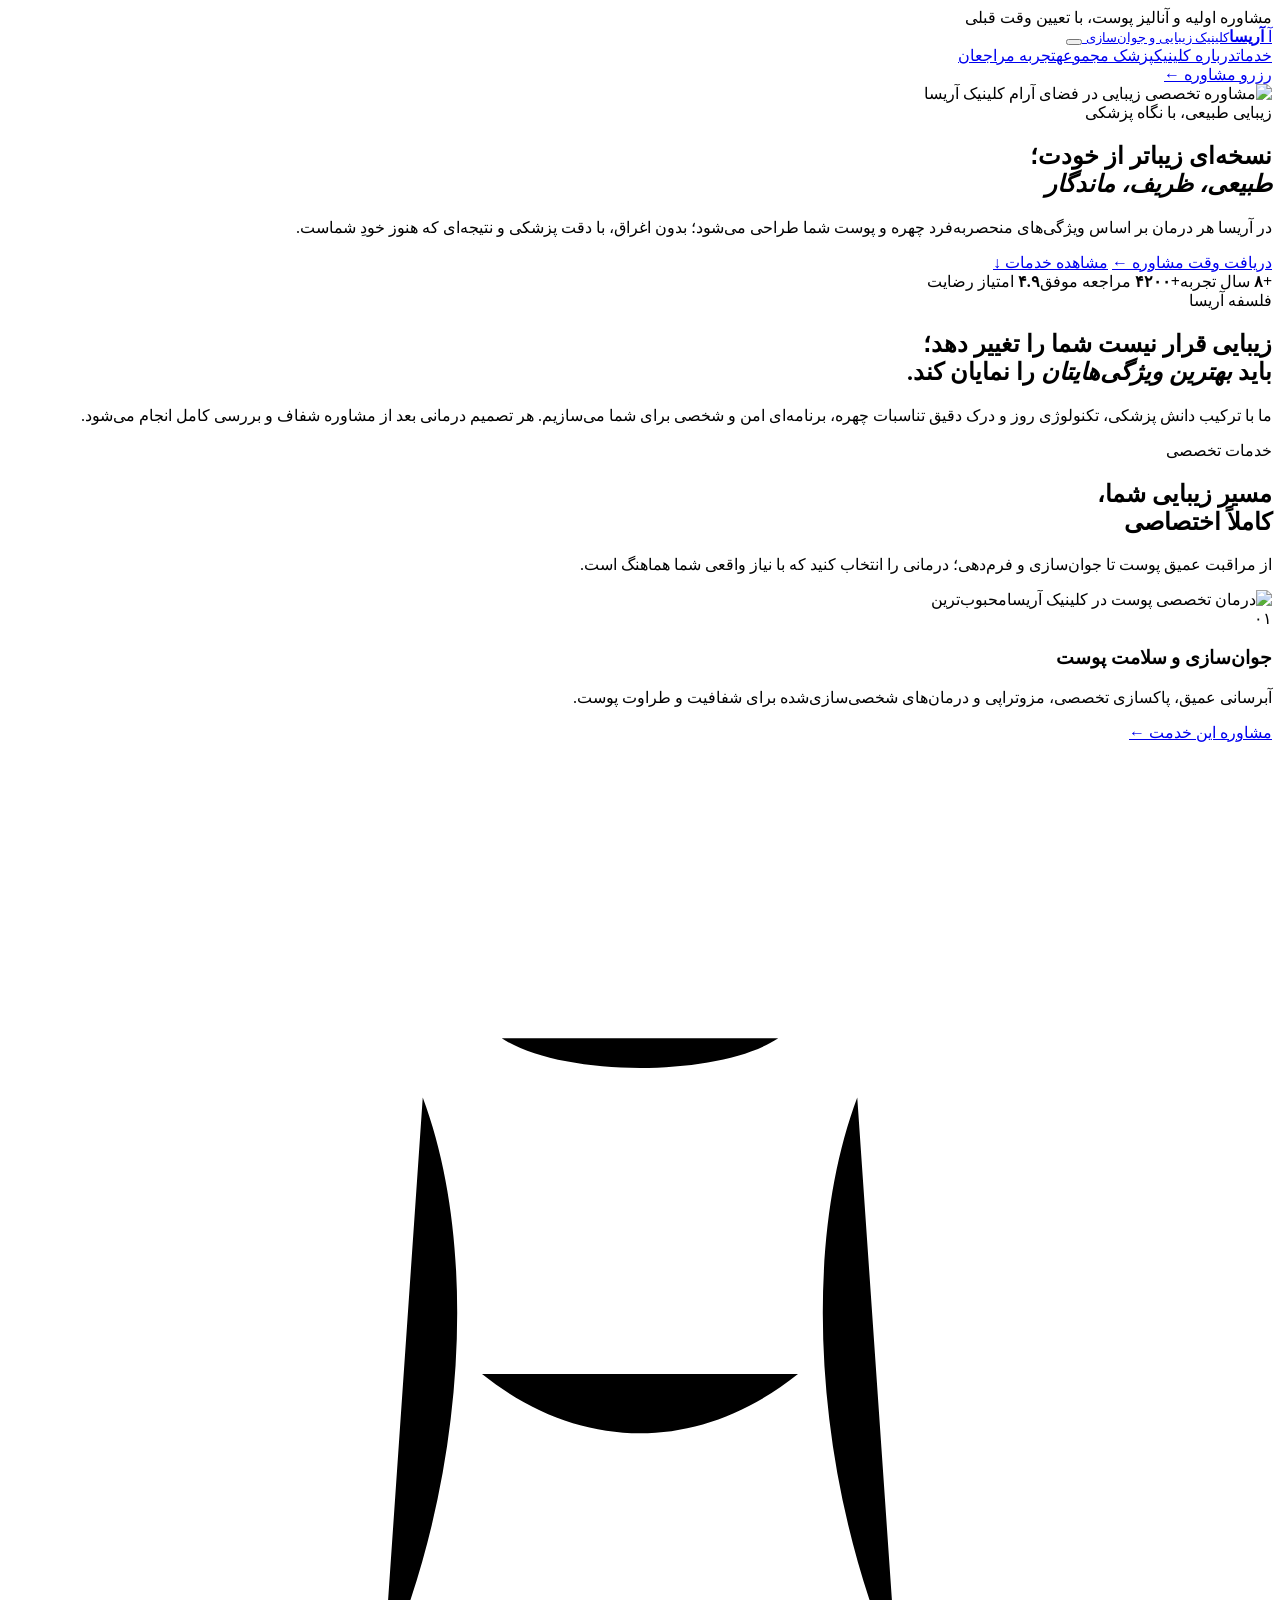
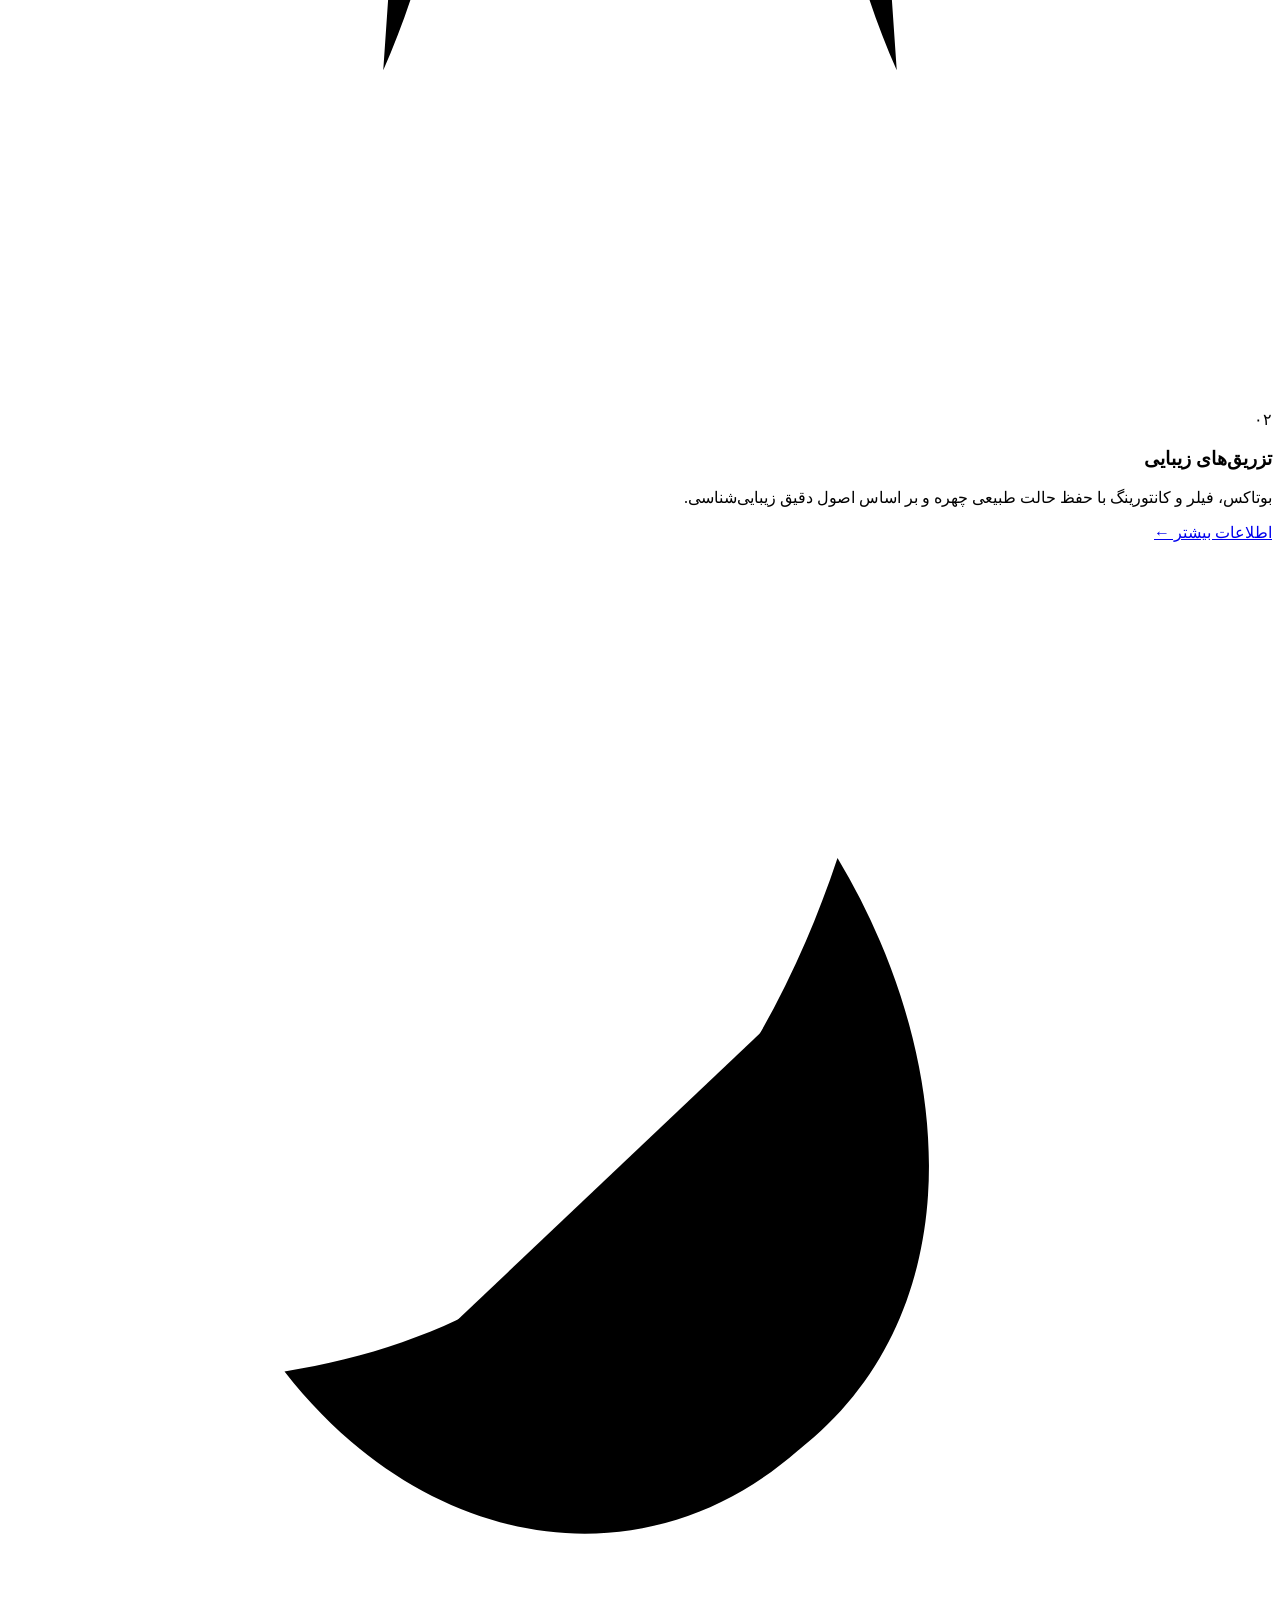
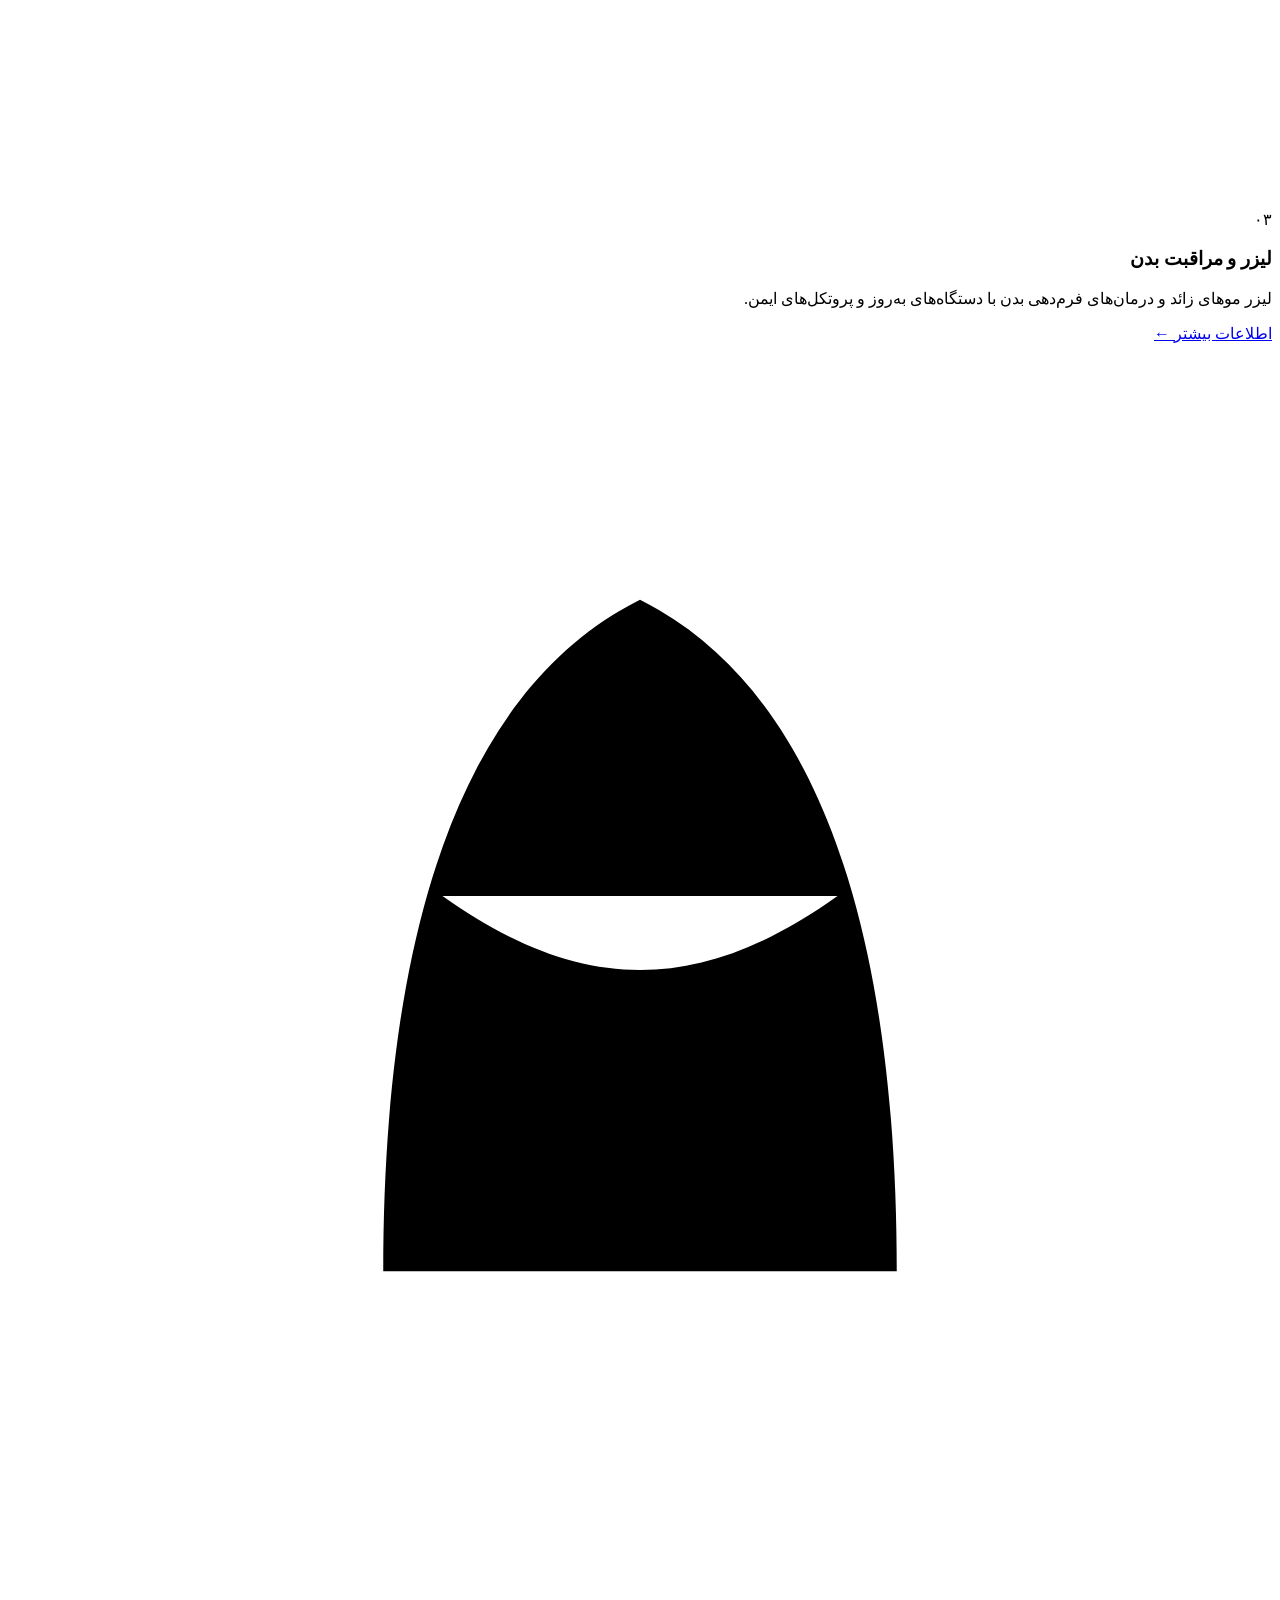
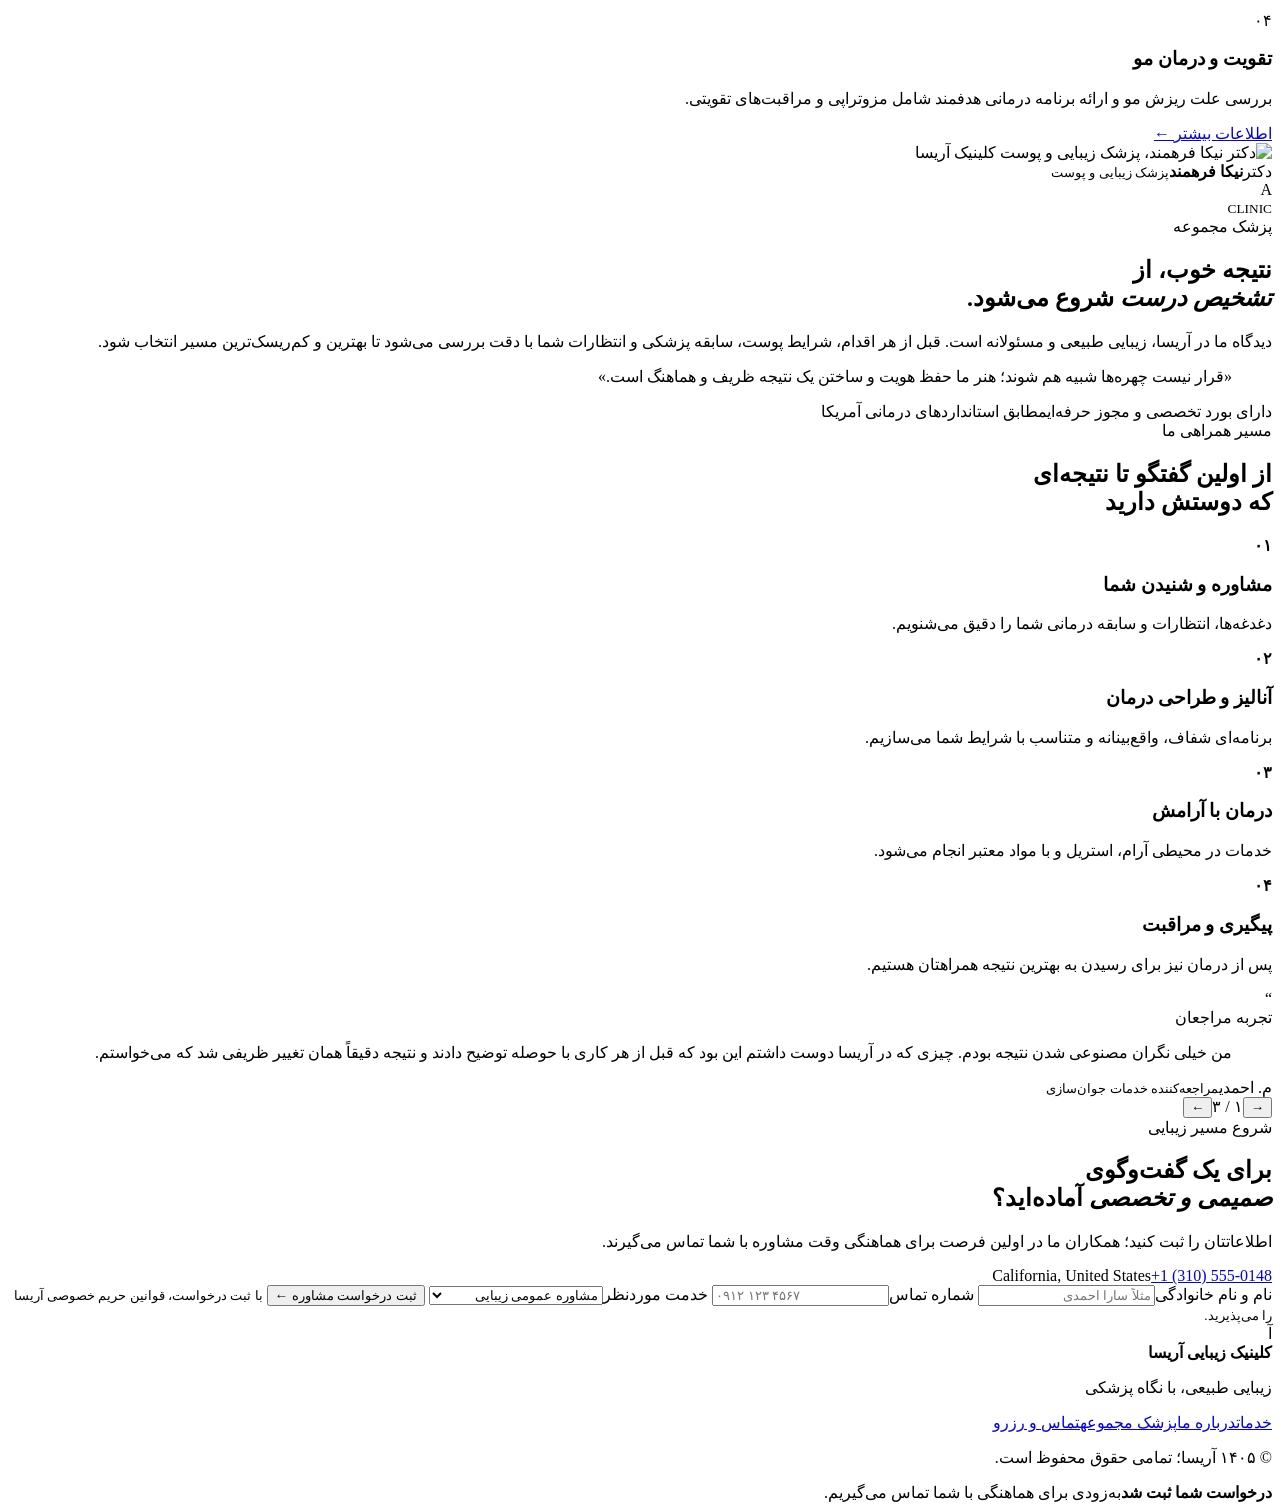
==== index.html @ ce3556e3 "Build luxury beauty clinic landing page" ====
<!doctype html>
<html lang="fa" dir="rtl">
<head>
  <meta charset="UTF-8" />
  <meta name="viewport" content="width=device-width, initial-scale=1.0" />
  <meta name="description" content="کلینیک زیبایی آریسا؛ خدمات تخصصی جوان‌سازی، پوست، مو و فرم‌دهی با رویکردی طبیعی و علمی." />
  <meta name="theme-color" content="#f8f3ed" />
  <title>کلینیک زیبایی آریسا | زیبایی طبیعی، با نگاه پزشکی</title>
  <link rel="preconnect" href="https://fonts.googleapis.com" />
  <link rel="preconnect" href="https://fonts.gstatic.com" crossorigin />
  <link href="https://fonts.googleapis.com/css2?family=Vazirmatn:wght@300;400;500;600;700;800&display=swap" rel="stylesheet" />
  <link rel="stylesheet" href="styles.css" />
  <link rel="stylesheet" href="doctor.css" />
</head>
<body>
  <div class="topbar">مشاوره اولیه و آنالیز پوست، با تعیین وقت قبلی</div>
  <header class="header" id="home">
    <a class="brand" href="#home" aria-label="صفحه اصلی آریسا">
      <span class="brand-mark">آ</span>
      <span><strong>آریسا</strong><small>کلینیک زیبایی و جوان‌سازی</small></span>
    </a>
    <button class="menu-btn" aria-label="باز کردن منو" aria-expanded="false"><span></span><span></span></button>
    <nav class="nav" aria-label="منوی اصلی">
      <a href="#services">خدمات</a><a href="#about">درباره کلینیک</a><a href="#doctor">پزشک مجموعه</a><a href="#experience">تجربه مراجعان</a>
    </nav>
    <a class="outline-btn header-cta" href="#booking">رزرو مشاوره <span>←</span></a>
  </header>

  <main>
    <section class="hero">
      <img class="hero-image" src="assets/clinic-hero.webp" alt="مشاوره تخصصی زیبایی در فضای آرام کلینیک آریسا" />
      <div class="hero-overlay"></div>
      <div class="hero-content reveal">
        <div class="eyebrow"><i></i> زیبایی طبیعی، با نگاه پزشکی</div>
        <h1>نسخه‌ای زیباتر از خودت؛<br /><em>طبیعی، ظریف، ماندگار</em></h1>
        <p>در آریسا هر درمان بر اساس ویژگی‌های منحصربه‌فرد چهره و پوست شما طراحی می‌شود؛ بدون اغراق، با دقت پزشکی و نتیجه‌ای که هنوز خودِ شماست.</p>
        <div class="hero-actions">
          <a class="primary-btn" href="#booking">دریافت وقت مشاوره <span>←</span></a>
          <a class="text-link" href="#services">مشاهده خدمات <span>↓</span></a>
        </div>
        <div class="trust-row">
          <span><b>+۸</b> سال تجربه</span><span><b>+۴۲۰۰</b> مراجعه موفق</span><span><b>۴.۹</b> امتیاز رضایت</span>
        </div>
      </div>
    </section>

    <section class="intro section-pad" id="about">
      <div class="section-label">فلسفه آریسا</div>
      <div class="intro-copy reveal">
        <h2>زیبایی قرار نیست شما را تغییر دهد؛<br />باید <em>بهترین ویژگی‌هایتان</em> را نمایان کند.</h2>
        <p>ما با ترکیب دانش پزشکی، تکنولوژی روز و درک دقیق تناسبات چهره، برنامه‌ای امن و شخصی برای شما می‌سازیم. هر تصمیم درمانی بعد از مشاوره شفاف و بررسی کامل انجام می‌شود.</p>
      </div>
    </section>

    <section class="services section-pad" id="services">
      <div class="section-head">
        <div><div class="section-label">خدمات تخصصی</div><h2>مسیر زیبایی شما،<br />کاملاً اختصاصی</h2></div>
        <p>از مراقبت عمیق پوست تا جوان‌سازی و فرم‌دهی؛ درمانی را انتخاب کنید که با نیاز واقعی شما هماهنگ است.</p>
      </div>
      <div class="service-grid">
        <article class="service-card featured reveal">
          <div class="service-photo"><img src="assets/skin-treatment.webp" alt="درمان تخصصی پوست در کلینیک آریسا" loading="lazy" /><span>محبوب‌ترین</span></div>
          <div class="service-body"><span class="number">۰۱</span><div><h3>جوان‌سازی و سلامت پوست</h3><p>آبرسانی عمیق، پاکسازی تخصصی، مزوتراپی و درمان‌های شخصی‌سازی‌شده برای شفافیت و طراوت پوست.</p><a href="#booking">مشاوره این خدمت ←</a></div></div>
        </article>
        <article class="service-card reveal"><div class="icon-line"><svg viewBox="0 0 64 64" aria-hidden="true"><path d="M19 47c4-9 5-21 2-29m24 29c-4-9-5-21-2-29M25 15c3 2 11 2 14 0M24 32c5 4 11 4 16 0"/></svg></div><span class="number">۰۲</span><h3>تزریق‌های زیبایی</h3><p>بوتاکس، فیلر و کانتورینگ با حفظ حالت طبیعی چهره و بر اساس اصول دقیق زیبایی‌شناسی.</p><a href="#booking">اطلاعات بیشتر ←</a></article>
        <article class="service-card reveal"><div class="icon-line"><svg viewBox="0 0 64 64" aria-hidden="true"><path d="M14 42c13-2 23-11 28-26 6 10 7 23-2 30-8 7-19 5-26-4Z"/><path d="M20 42c8-4 14-10 19-18"/></svg></div><span class="number">۰۳</span><h3>لیزر و مراقبت بدن</h3><p>لیزر موهای زائد و درمان‌های فرم‌دهی بدن با دستگاه‌های به‌روز و پروتکل‌های ایمن.</p><a href="#booking">اطلاعات بیشتر ←</a></article>
        <article class="service-card reveal"><div class="icon-line"><svg viewBox="0 0 64 64" aria-hidden="true"><path d="M19 47c0-15 3-29 13-34 10 5 13 19 13 34M22 28c7 5 13 5 20 0M17 47h30"/></svg></div><span class="number">۰۴</span><h3>تقویت و درمان مو</h3><p>بررسی علت ریزش مو و ارائه برنامه درمانی هدفمند شامل مزوتراپی و مراقبت‌های تقویتی.</p><a href="#booking">اطلاعات بیشتر ←</a></article>
      </div>
    </section>

    <section class="doctor section-pad" id="doctor">
      <div class="doctor-visual reveal">
        <img src="assets/doctor-nika.webp" alt="دکتر نیکا فرهمند، پزشک زیبایی و پوست کلینیک آریسا" loading="lazy" />
        <div class="doctor-name"><span>دکتر</span><b>نیکا فرهمند</b><small>پزشک زیبایی و پوست</small></div>
        <div class="seal">A<br /><small>CLINIC</small></div>
      </div>
      <div class="doctor-copy reveal">
        <div class="section-label">پزشک مجموعه</div>
        <h2>نتیجه خوب، از<br /><em>تشخیص درست</em> شروع می‌شود.</h2>
        <p>دیدگاه ما در آریسا، زیبایی طبیعی و مسئولانه است. قبل از هر اقدام، شرایط پوست، سابقه پزشکی و انتظارات شما با دقت بررسی می‌شود تا بهترین و کم‌ریسک‌ترین مسیر انتخاب شود.</p>
        <blockquote>«قرار نیست چهره‌ها شبیه هم شوند؛ هنر ما حفظ هویت و ساختن یک نتیجه ظریف و هماهنگ است.»</blockquote>
        <div class="credentials"><span>دارای بورد تخصصی و مجوز حرفه‌ای</span><span>مطابق استانداردهای درمانی آمریکا</span></div>
      </div>
    </section>

    <section class="process section-pad">
      <div class="section-label">مسیر همراهی ما</div><h2>از اولین گفتگو تا نتیجه‌ای<br />که دوستش دارید</h2>
      <div class="steps">
        <article><b>۰۱</b><h3>مشاوره و شنیدن شما</h3><p>دغدغه‌ها، انتظارات و سابقه درمانی شما را دقیق می‌شنویم.</p></article>
        <article><b>۰۲</b><h3>آنالیز و طراحی درمان</h3><p>برنامه‌ای شفاف، واقع‌بینانه و متناسب با شرایط شما می‌سازیم.</p></article>
        <article><b>۰۳</b><h3>درمان با آرامش</h3><p>خدمات در محیطی آرام، استریل و با مواد معتبر انجام می‌شود.</p></article>
        <article><b>۰۴</b><h3>پیگیری و مراقبت</h3><p>پس از درمان نیز برای رسیدن به بهترین نتیجه همراهتان هستیم.</p></article>
      </div>
    </section>

    <section class="testimonial section-pad" id="experience">
      <div class="quote-mark">“</div>
      <div class="testimonial-content reveal">
        <div class="section-label">تجربه مراجعان</div>
        <blockquote>من خیلی نگران مصنوعی شدن نتیجه بودم. چیزی که در آریسا دوست داشتم این بود که قبل از هر کاری با حوصله توضیح دادند و نتیجه دقیقاً همان تغییر ظریفی شد که می‌خواستم.</blockquote>
        <div class="person"><span>م. احمدی</span><small>مراجعه‌کننده خدمات جوان‌سازی</small></div>
        <div class="slider-controls"><button aria-label="نظر قبلی">→</button><span>۱ / ۳</span><button aria-label="نظر بعدی">←</button></div>
      </div>
    </section>

    <section class="booking section-pad" id="booking">
      <div class="booking-copy reveal"><div class="section-label light">شروع مسیر زیبایی</div><h2>برای یک گفت‌وگوی<br /><em>صمیمی و تخصصی</em> آماده‌اید؟</h2><p>اطلاعاتتان را ثبت کنید؛ همکاران ما در اولین فرصت برای هماهنگی وقت مشاوره با شما تماس می‌گیرند.</p><div class="contact-lines"><a href="tel:+13105550148" dir="ltr">+1 (310) 555-0148</a><span>California, United States</span></div></div>
      <form class="booking-form reveal" id="bookingForm">
        <label>نام و نام خانوادگی<input type="text" name="name" placeholder="مثلاً سارا احمدی" required /></label>
        <label>شماره تماس<input type="tel" name="phone" placeholder="۰۹۱۲ ۱۲۳ ۴۵۶۷" required /></label>
        <label>خدمت موردنظر<select name="service"><option>مشاوره عمومی زیبایی</option><option>جوان‌سازی و سلامت پوست</option><option>تزریق‌های زیبایی</option><option>لیزر و مراقبت بدن</option><option>تقویت و درمان مو</option></select></label>
        <button class="primary-btn cream" type="submit">ثبت درخواست مشاوره <span>←</span></button>
        <small>با ثبت درخواست، قوانین حریم خصوصی آریسا را می‌پذیرید.</small>
      </form>
    </section>
  </main>

  <footer>
    <div class="footer-brand"><div class="brand-mark">آ</div><div><b>کلینیک زیبایی آریسا</b><p>زیبایی طبیعی، با نگاه پزشکی</p></div></div>
    <div class="footer-links"><a href="#services">خدمات</a><a href="#about">درباره ما</a><a href="#doctor">پزشک مجموعه</a><a href="#booking">تماس و رزرو</a></div>
    <p class="copyright">© ۱۴۰۵ آریسا؛ تمامی حقوق محفوظ است.</p>
  </footer>
  <div class="toast" role="status" aria-live="polite"><b>درخواست شما ثبت شد</b><span>به‌زودی برای هماهنگی با شما تماس می‌گیریم.</span></div>
  <script src="script.js"></script>
</body>
</html>
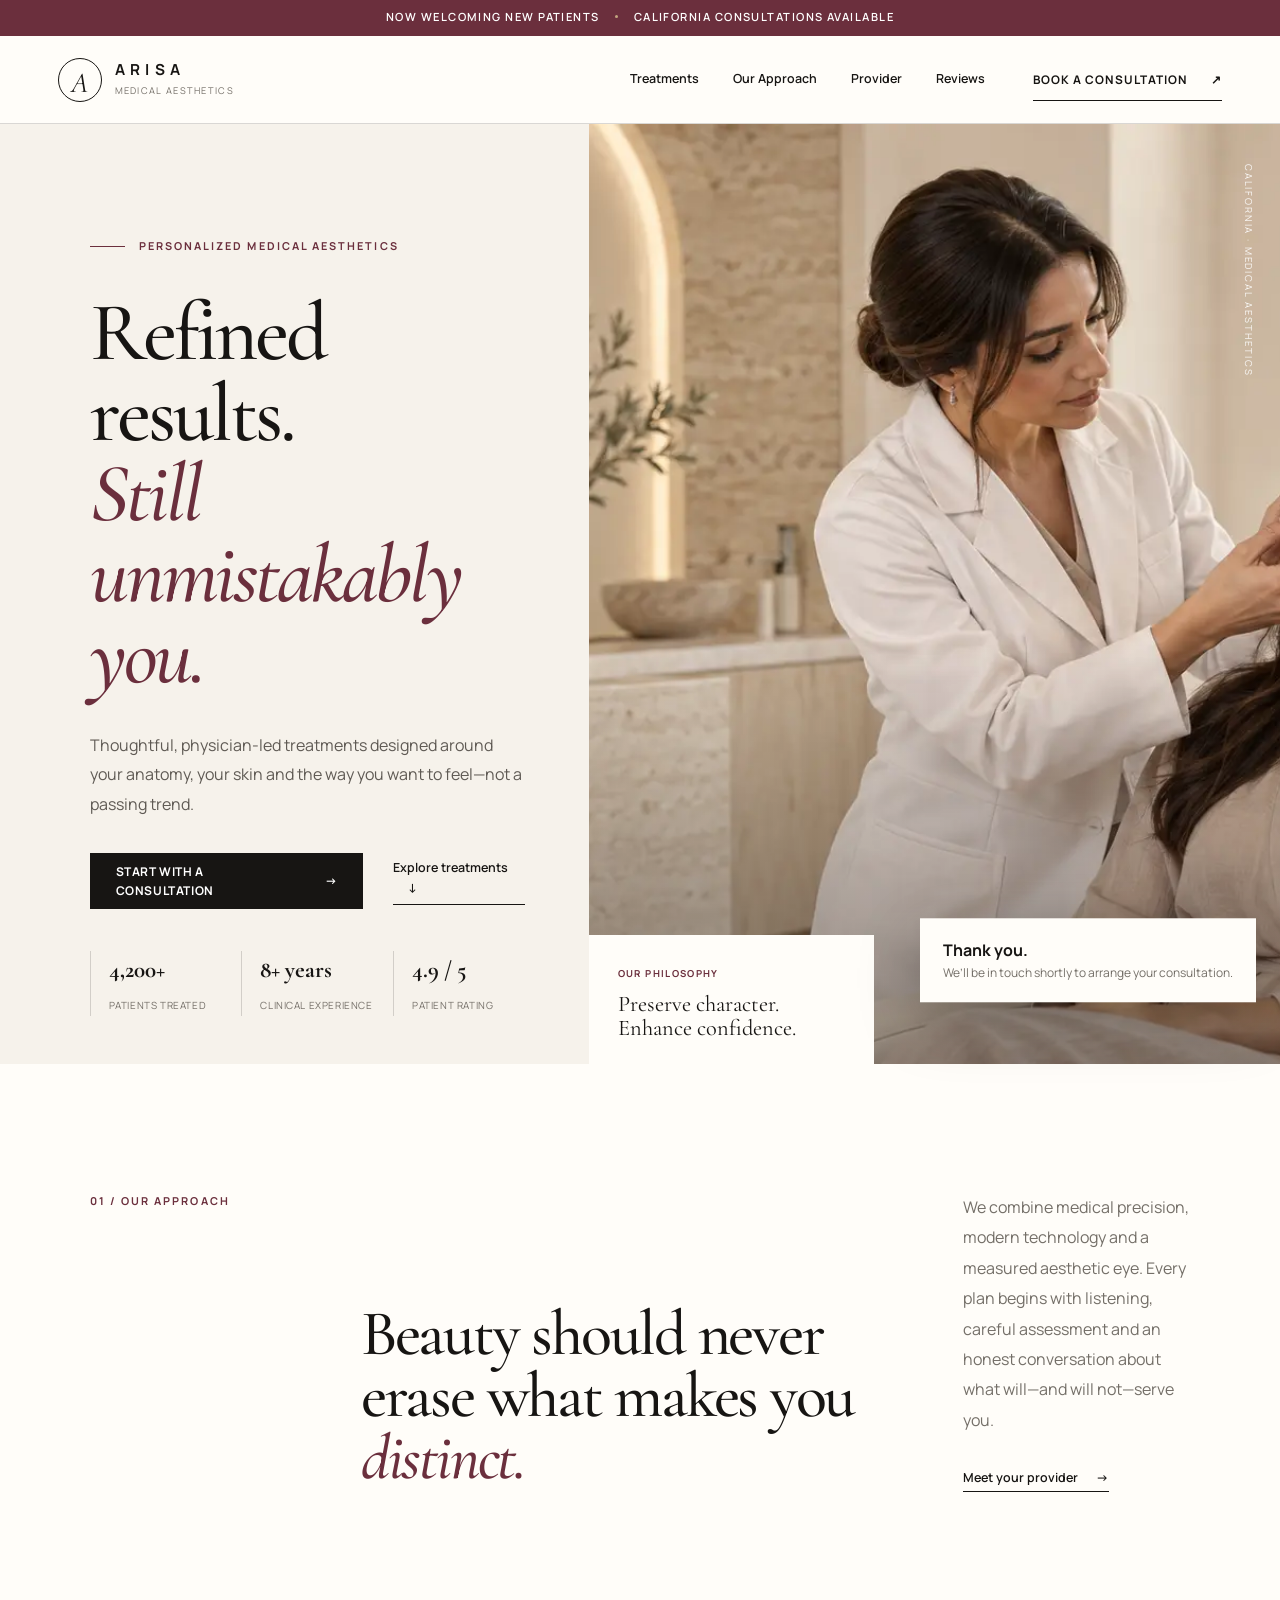
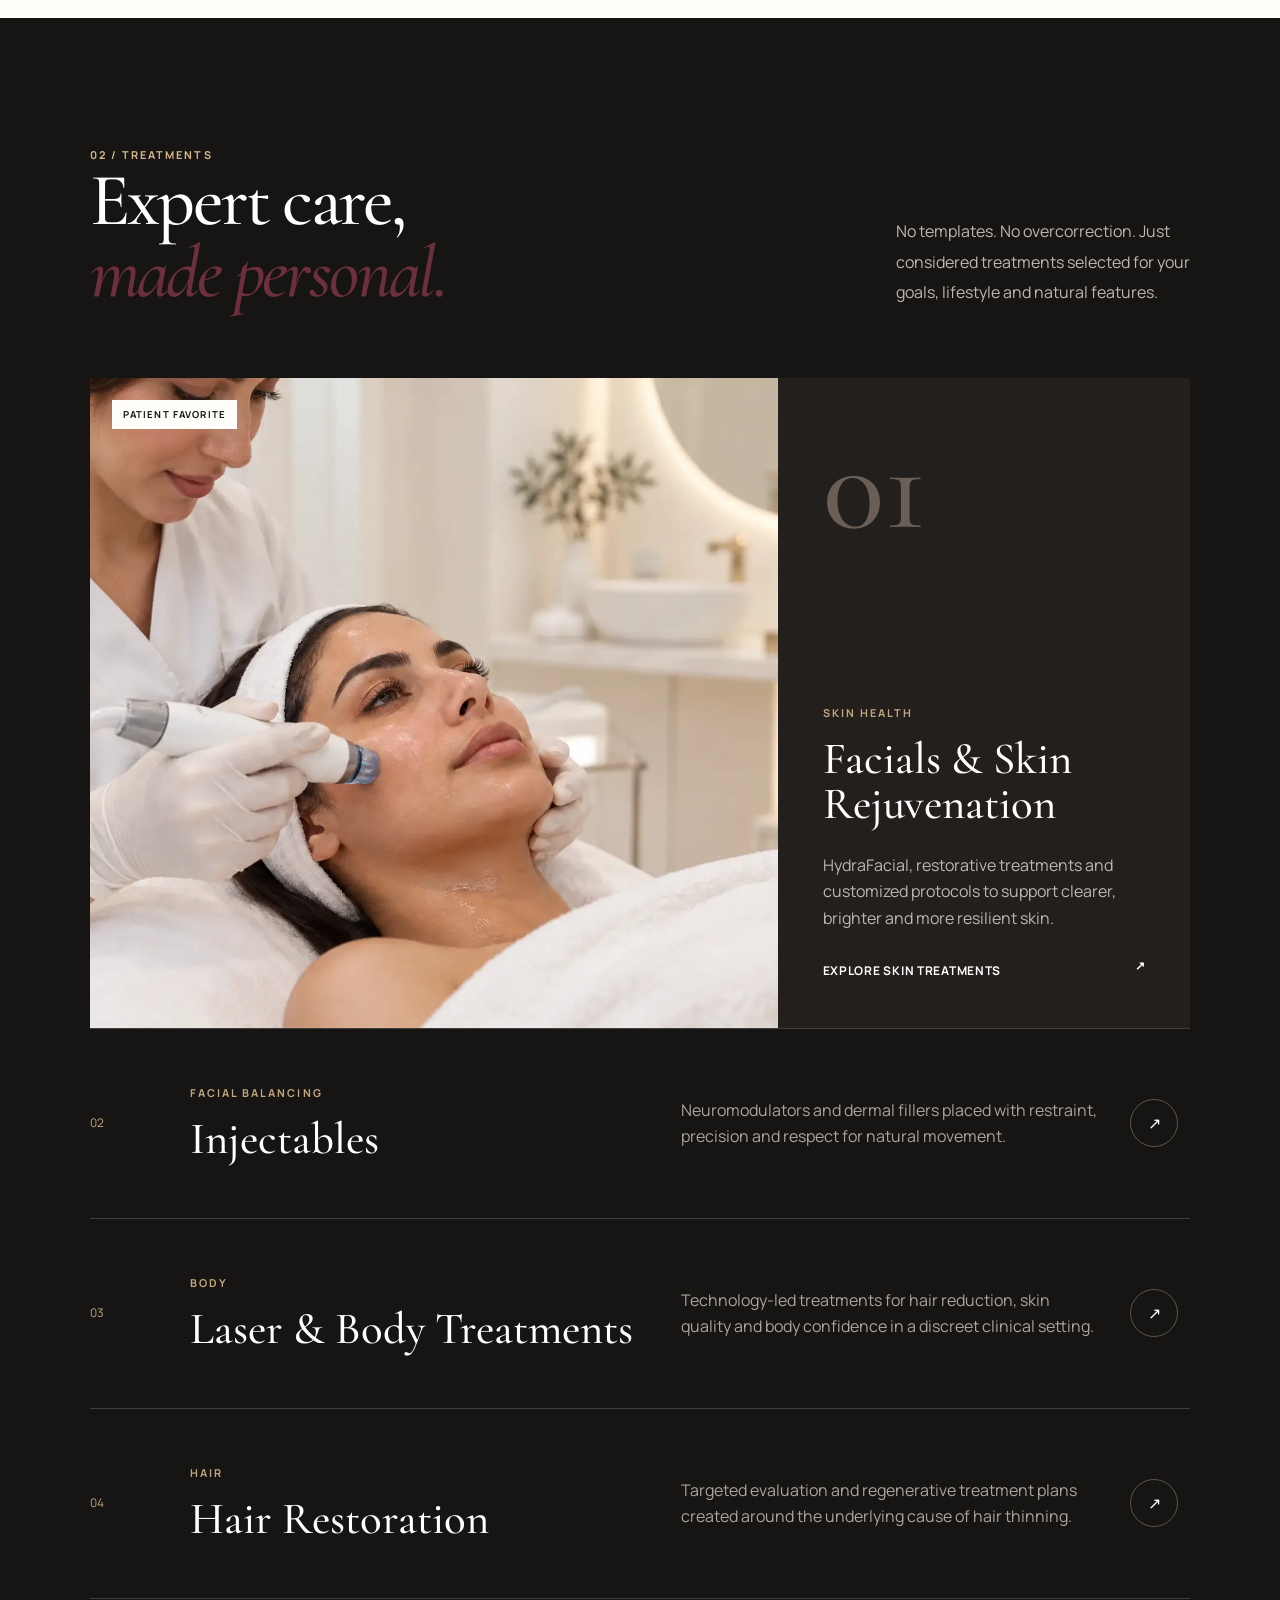
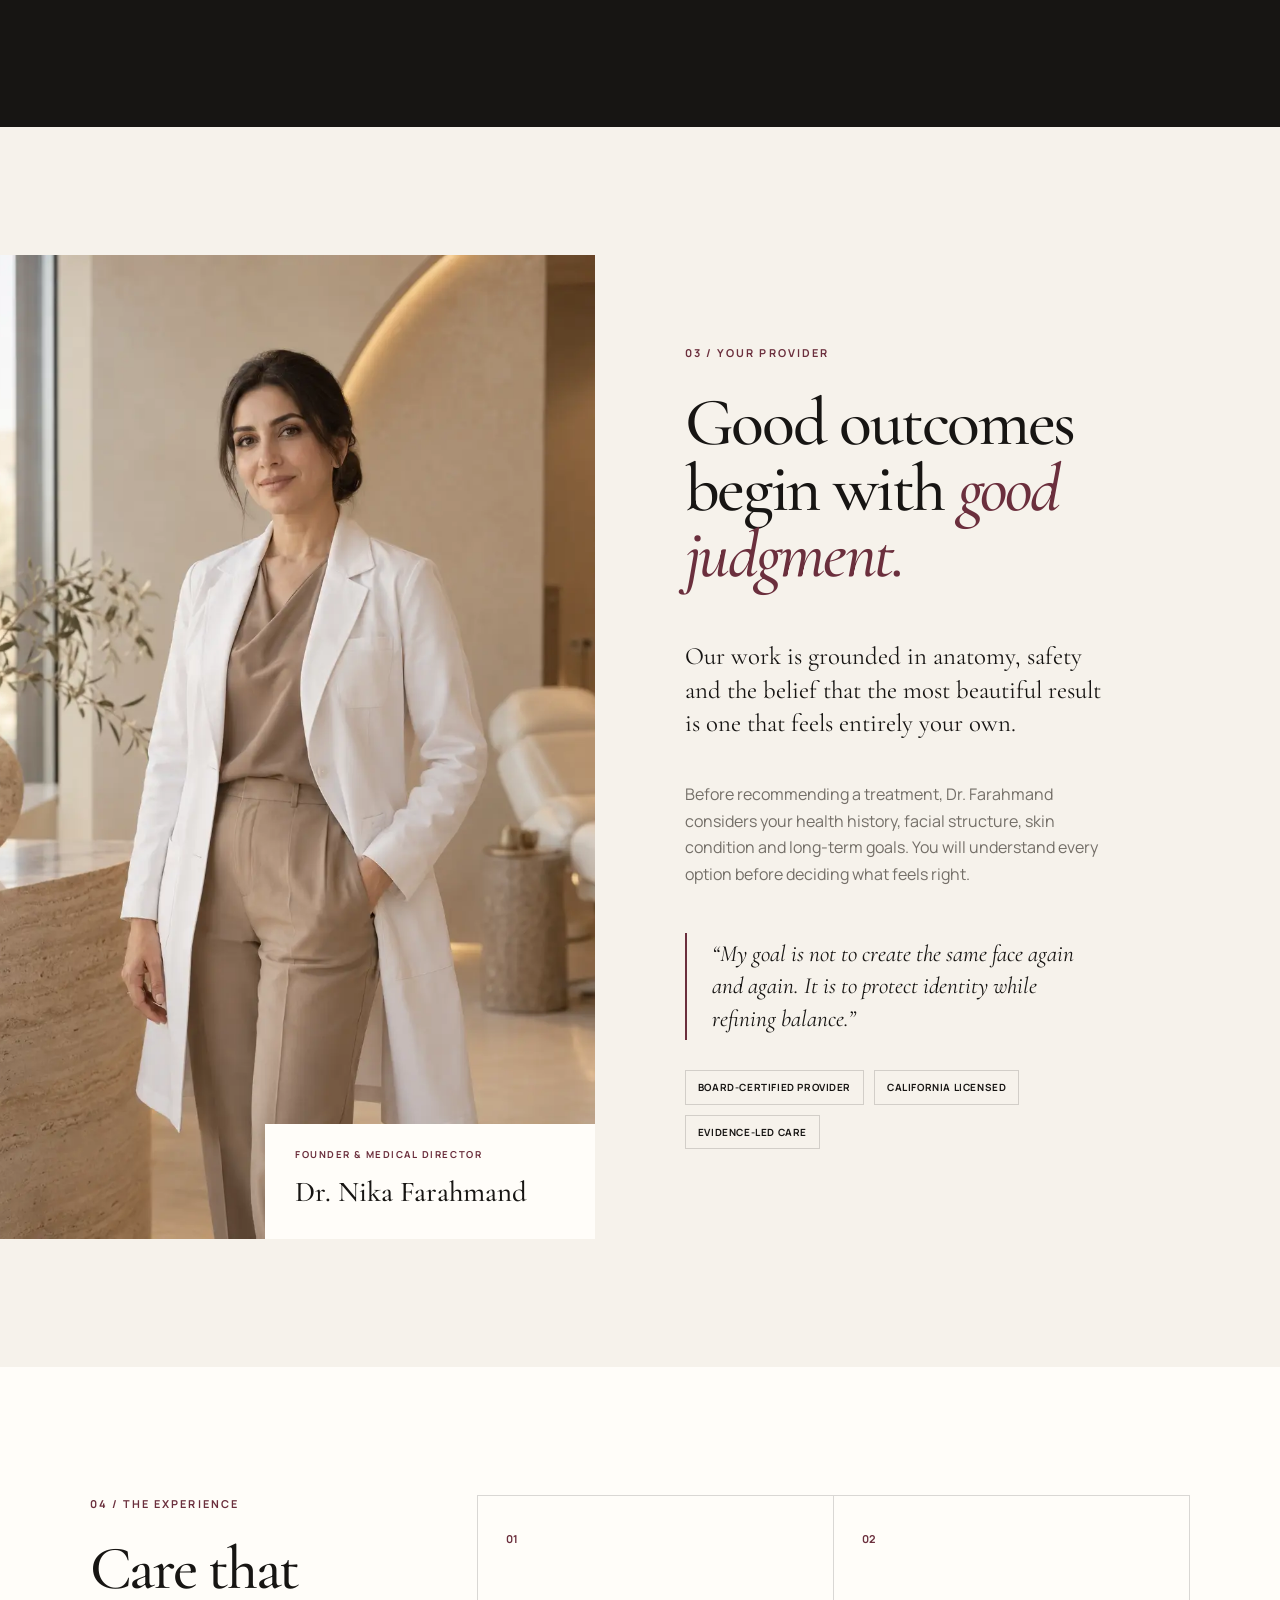
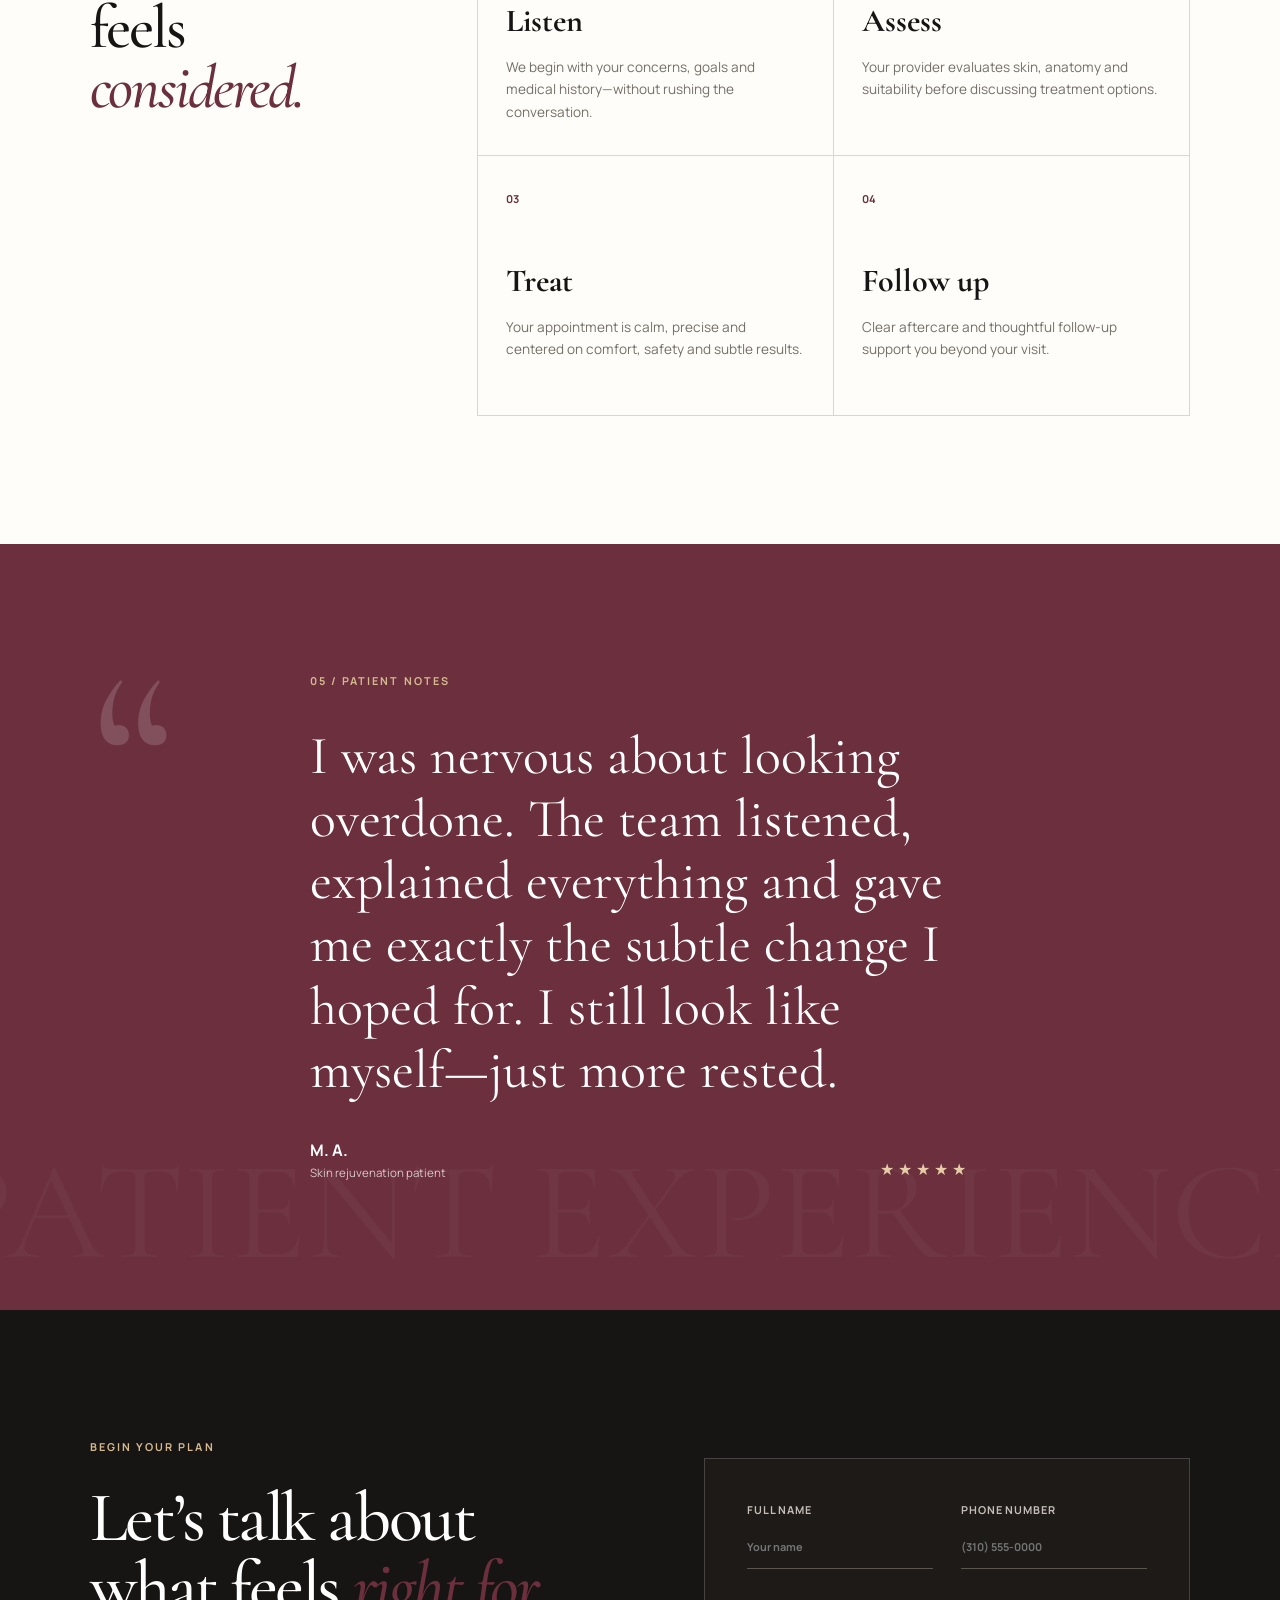
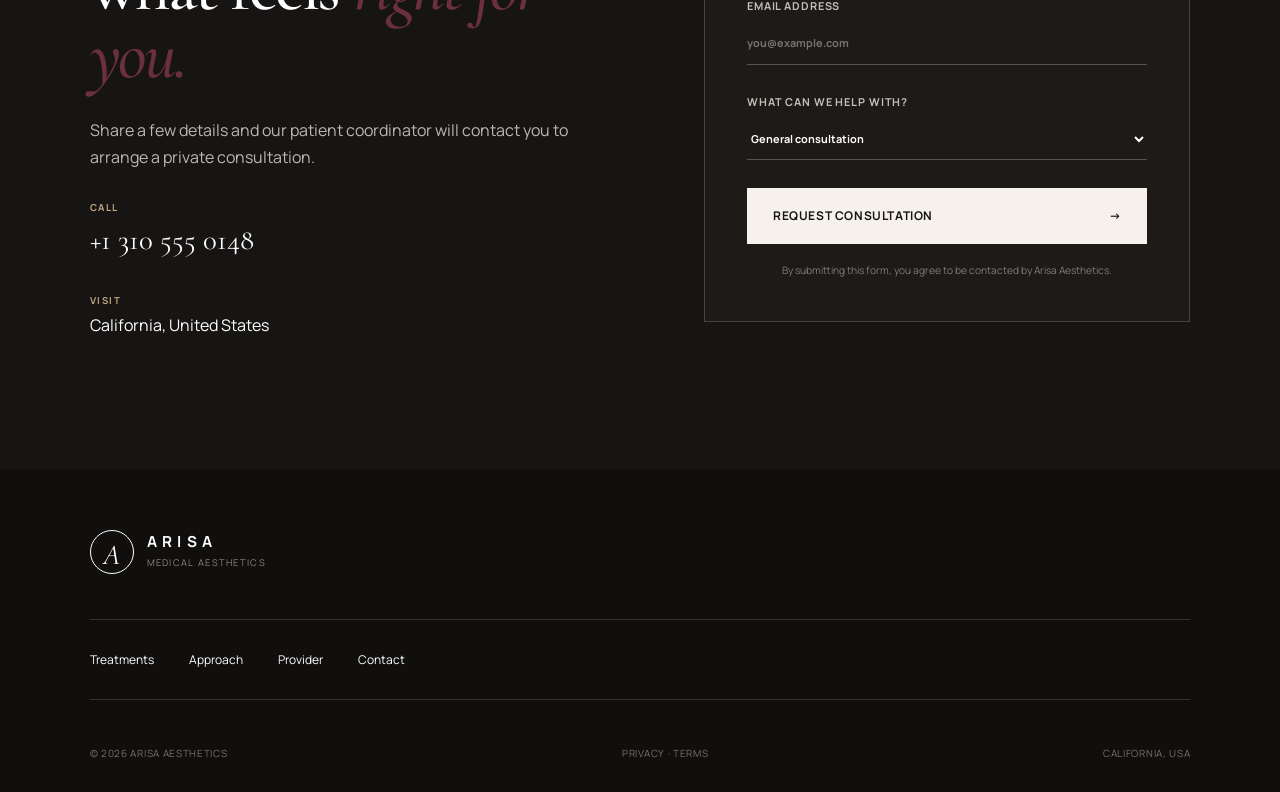
==== commit 7d2a0a03: "Redesign Arisa Aesthetics for the US market" ====
--- a/index.html
+++ b/index.html
@@ -1,126 +1,63 @@
 <!doctype html>
-<html lang="fa" dir="rtl">
+<html lang="en" dir="ltr">
 <head>
-  <meta charset="UTF-8" />
-  <meta name="viewport" content="width=device-width, initial-scale=1.0" />
-  <meta name="description" content="کلینیک زیبایی آریسا؛ خدمات تخصصی جوان‌سازی، پوست، مو و فرم‌دهی با رویکردی طبیعی و علمی." />
-  <meta name="theme-color" content="#f8f3ed" />
-  <title>کلینیک زیبایی آریسا | زیبایی طبیعی، با نگاه پزشکی</title>
-  <link rel="preconnect" href="https://fonts.googleapis.com" />
-  <link rel="preconnect" href="https://fonts.gstatic.com" crossorigin />
-  <link href="https://fonts.googleapis.com/css2?family=Vazirmatn:wght@300;400;500;600;700;800&display=swap" rel="stylesheet" />
-  <link rel="stylesheet" href="styles.css" />
-  <link rel="stylesheet" href="doctor.css" />
+  <meta charset="UTF-8"><meta name="viewport" content="width=device-width,initial-scale=1">
+  <meta name="description" content="Arisa Aesthetics offers personalized skin, facial balancing, body and hair restoration treatments in California.">
+  <meta name="theme-color" content="#171513"><title>Arisa Aesthetics | Modern Medical Aesthetics</title>
+  <link rel="preconnect" href="https://fonts.googleapis.com"><link rel="preconnect" href="https://fonts.gstatic.com" crossorigin>
+  <link href="https://fonts.googleapis.com/css2?family=Cormorant+Garamond:ital,wght@0,500;0,600;1,500&family=Manrope:wght@400;500;600;700&display=swap" rel="stylesheet">
+  <link rel="stylesheet" href="styles.css">
 </head>
 <body>
-  <div class="topbar">مشاوره اولیه و آنالیز پوست، با تعیین وقت قبلی</div>
-  <header class="header" id="home">
-    <a class="brand" href="#home" aria-label="صفحه اصلی آریسا">
-      <span class="brand-mark">آ</span>
-      <span><strong>آریسا</strong><small>کلینیک زیبایی و جوان‌سازی</small></span>
-    </a>
-    <button class="menu-btn" aria-label="باز کردن منو" aria-expanded="false"><span></span><span></span></button>
-    <nav class="nav" aria-label="منوی اصلی">
-      <a href="#services">خدمات</a><a href="#about">درباره کلینیک</a><a href="#doctor">پزشک مجموعه</a><a href="#experience">تجربه مراجعان</a>
-    </nav>
-    <a class="outline-btn header-cta" href="#booking">رزرو مشاوره <span>←</span></a>
+  <div class="announcement">Now welcoming new patients <i></i> California consultations available</div>
+  <header class="site-header" id="home">
+    <a class="brand" href="#home" aria-label="Arisa Aesthetics home"><span class="monogram">A</span><span><strong>ARISA</strong><small>MEDICAL AESTHETICS</small></span></a>
+    <button class="menu-button" aria-label="Open navigation" aria-expanded="false"><span></span><span></span></button>
+    <nav class="main-nav"><a href="#services">Treatments</a><a href="#approach">Our Approach</a><a href="#provider">Provider</a><a href="#reviews">Reviews</a></nav>
+    <a class="header-book" href="#consultation">Book a consultation <span>↗</span></a>
   </header>
-
   <main>
     <section class="hero">
-      <img class="hero-image" src="assets/clinic-hero.webp" alt="مشاوره تخصصی زیبایی در فضای آرام کلینیک آریسا" />
-      <div class="hero-overlay"></div>
-      <div class="hero-content reveal">
-        <div class="eyebrow"><i></i> زیبایی طبیعی، با نگاه پزشکی</div>
-        <h1>نسخه‌ای زیباتر از خودت؛<br /><em>طبیعی، ظریف، ماندگار</em></h1>
-        <p>در آریسا هر درمان بر اساس ویژگی‌های منحصربه‌فرد چهره و پوست شما طراحی می‌شود؛ بدون اغراق، با دقت پزشکی و نتیجه‌ای که هنوز خودِ شماست.</p>
-        <div class="hero-actions">
-          <a class="primary-btn" href="#booking">دریافت وقت مشاوره <span>←</span></a>
-          <a class="text-link" href="#services">مشاهده خدمات <span>↓</span></a>
-        </div>
-        <div class="trust-row">
-          <span><b>+۸</b> سال تجربه</span><span><b>+۴۲۰۰</b> مراجعه موفق</span><span><b>۴.۹</b> امتیاز رضایت</span>
-        </div>
+      <div class="hero-copy reveal">
+        <p class="kicker"><span></span> PERSONALIZED MEDICAL AESTHETICS</p>
+        <h1>Refined results.<br><em>Still unmistakably you.</em></h1>
+        <p class="hero-intro">Thoughtful, physician-led treatments designed around your anatomy, your skin and the way you want to feel—not a passing trend.</p>
+        <div class="hero-actions"><a class="button dark" href="#consultation">Start with a consultation <span>→</span></a><a class="quiet-link" href="#services">Explore treatments <span>↓</span></a></div>
+        <div class="hero-proof"><div><strong>4,200+</strong><span>patients treated</span></div><div><strong>8+ years</strong><span>clinical experience</span></div><div><strong>4.9 / 5</strong><span>patient rating</span></div></div>
+      </div>
+      <div class="hero-media"><img src="assets/clinic-hero.webp" alt="A personalized consultation at Arisa Aesthetics"><div class="hero-note"><span>OUR PHILOSOPHY</span><p>Preserve character.<br>Enhance confidence.</p></div><div class="vertical-caption">CALIFORNIA · MEDICAL AESTHETICS</div></div>
+    </section>
+
+    <section class="manifesto section" id="approach">
+      <div class="section-index">01 / OUR APPROACH</div>
+      <div class="manifesto-main reveal"><p class="display-quote">Beauty should never erase what makes you <em>distinct.</em></p><div><p>We combine medical precision, modern technology and a measured aesthetic eye. Every plan begins with listening, careful assessment and an honest conversation about what will—and will not—serve you.</p><a class="line-link" href="#provider">Meet your provider <span>→</span></a></div></div>
+    </section>
+
+    <section class="treatments section" id="services">
+      <div class="section-heading"><div><div class="section-index light">02 / TREATMENTS</div><h2>Expert care,<br><em>made personal.</em></h2></div><p>No templates. No overcorrection. Just considered treatments selected for your goals, lifestyle and natural features.</p></div>
+      <div class="treatment-feature reveal"><div class="treatment-image"><img src="assets/skin-treatment.webp" alt="Advanced facial treatment at Arisa Aesthetics" loading="lazy"><span>PATIENT FAVORITE</span></div><div class="feature-copy"><b>01</b><div><p class="eyebrow">SKIN HEALTH</p><h3>Facials & Skin Rejuvenation</h3><p>HydraFacial, restorative treatments and customized protocols to support clearer, brighter and more resilient skin.</p><a href="#consultation">Explore skin treatments <span>↗</span></a></div></div></div>
+      <div class="treatment-list">
+        <article class="treatment-row reveal"><span>02</span><div><p class="eyebrow">FACIAL BALANCING</p><h3>Injectables</h3></div><p>Neuromodulators and dermal fillers placed with restraint, precision and respect for natural movement.</p><a href="#consultation" aria-label="Learn about injectables">↗</a></article>
+        <article class="treatment-row reveal"><span>03</span><div><p class="eyebrow">BODY</p><h3>Laser & Body Treatments</h3></div><p>Technology-led treatments for hair reduction, skin quality and body confidence in a discreet clinical setting.</p><a href="#consultation" aria-label="Learn about body treatments">↗</a></article>
+        <article class="treatment-row reveal"><span>04</span><div><p class="eyebrow">HAIR</p><h3>Hair Restoration</h3></div><p>Targeted evaluation and regenerative treatment plans created around the underlying cause of hair thinning.</p><a href="#consultation" aria-label="Learn about hair restoration">↗</a></article>
       </div>
     </section>
 
-    <section class="intro section-pad" id="about">
-      <div class="section-label">فلسفه آریسا</div>
-      <div class="intro-copy reveal">
-        <h2>زیبایی قرار نیست شما را تغییر دهد؛<br />باید <em>بهترین ویژگی‌هایتان</em> را نمایان کند.</h2>
-        <p>ما با ترکیب دانش پزشکی، تکنولوژی روز و درک دقیق تناسبات چهره، برنامه‌ای امن و شخصی برای شما می‌سازیم. هر تصمیم درمانی بعد از مشاوره شفاف و بررسی کامل انجام می‌شود.</p>
-      </div>
+    <section class="provider section" id="provider">
+      <div class="provider-media reveal"><img src="assets/doctor-nika.webp" alt="Dr. Nika Farahmand, medical aesthetics provider" loading="lazy"><div class="provider-name"><span>FOUNDER & MEDICAL DIRECTOR</span><strong>Dr. Nika Farahmand</strong></div></div>
+      <div class="provider-copy reveal"><div class="section-index">03 / YOUR PROVIDER</div><h2>Good outcomes begin with <em>good judgment.</em></h2><p class="lead">Our work is grounded in anatomy, safety and the belief that the most beautiful result is one that feels entirely your own.</p><p>Before recommending a treatment, Dr. Farahmand considers your health history, facial structure, skin condition and long-term goals. You will understand every option before deciding what feels right.</p><blockquote>“My goal is not to create the same face again and again. It is to protect identity while refining balance.”</blockquote><div class="credentials"><span>Board-certified provider</span><span>California licensed</span><span>Evidence-led care</span></div></div>
     </section>
 
-    <section class="services section-pad" id="services">
-      <div class="section-head">
-        <div><div class="section-label">خدمات تخصصی</div><h2>مسیر زیبایی شما،<br />کاملاً اختصاصی</h2></div>
-        <p>از مراقبت عمیق پوست تا جوان‌سازی و فرم‌دهی؛ درمانی را انتخاب کنید که با نیاز واقعی شما هماهنگ است.</p>
-      </div>
-      <div class="service-grid">
-        <article class="service-card featured reveal">
-          <div class="service-photo"><img src="assets/skin-treatment.webp" alt="درمان تخصصی پوست در کلینیک آریسا" loading="lazy" /><span>محبوب‌ترین</span></div>
-          <div class="service-body"><span class="number">۰۱</span><div><h3>جوان‌سازی و سلامت پوست</h3><p>آبرسانی عمیق، پاکسازی تخصصی، مزوتراپی و درمان‌های شخصی‌سازی‌شده برای شفافیت و طراوت پوست.</p><a href="#booking">مشاوره این خدمت ←</a></div></div>
-        </article>
-        <article class="service-card reveal"><div class="icon-line"><svg viewBox="0 0 64 64" aria-hidden="true"><path d="M19 47c4-9 5-21 2-29m24 29c-4-9-5-21-2-29M25 15c3 2 11 2 14 0M24 32c5 4 11 4 16 0"/></svg></div><span class="number">۰۲</span><h3>تزریق‌های زیبایی</h3><p>بوتاکس، فیلر و کانتورینگ با حفظ حالت طبیعی چهره و بر اساس اصول دقیق زیبایی‌شناسی.</p><a href="#booking">اطلاعات بیشتر ←</a></article>
-        <article class="service-card reveal"><div class="icon-line"><svg viewBox="0 0 64 64" aria-hidden="true"><path d="M14 42c13-2 23-11 28-26 6 10 7 23-2 30-8 7-19 5-26-4Z"/><path d="M20 42c8-4 14-10 19-18"/></svg></div><span class="number">۰۳</span><h3>لیزر و مراقبت بدن</h3><p>لیزر موهای زائد و درمان‌های فرم‌دهی بدن با دستگاه‌های به‌روز و پروتکل‌های ایمن.</p><a href="#booking">اطلاعات بیشتر ←</a></article>
-        <article class="service-card reveal"><div class="icon-line"><svg viewBox="0 0 64 64" aria-hidden="true"><path d="M19 47c0-15 3-29 13-34 10 5 13 19 13 34M22 28c7 5 13 5 20 0M17 47h30"/></svg></div><span class="number">۰۴</span><h3>تقویت و درمان مو</h3><p>بررسی علت ریزش مو و ارائه برنامه درمانی هدفمند شامل مزوتراپی و مراقبت‌های تقویتی.</p><a href="#booking">اطلاعات بیشتر ←</a></article>
-      </div>
-    </section>
+    <section class="process section"><div class="process-title"><div class="section-index">04 / THE EXPERIENCE</div><h2>Care that feels<br><em>considered.</em></h2></div><div class="process-grid"><article class="reveal"><span>01</span><h3>Listen</h3><p>We begin with your concerns, goals and medical history—without rushing the conversation.</p></article><article class="reveal"><span>02</span><h3>Assess</h3><p>Your provider evaluates skin, anatomy and suitability before discussing treatment options.</p></article><article class="reveal"><span>03</span><h3>Treat</h3><p>Your appointment is calm, precise and centered on comfort, safety and subtle results.</p></article><article class="reveal"><span>04</span><h3>Follow up</h3><p>Clear aftercare and thoughtful follow-up support you beyond your visit.</p></article></div></section>
 
-    <section class="doctor section-pad" id="doctor">
-      <div class="doctor-visual reveal">
-        <img src="assets/doctor-nika.webp" alt="دکتر نیکا فرهمند، پزشک زیبایی و پوست کلینیک آریسا" loading="lazy" />
-        <div class="doctor-name"><span>دکتر</span><b>نیکا فرهمند</b><small>پزشک زیبایی و پوست</small></div>
-        <div class="seal">A<br /><small>CLINIC</small></div>
-      </div>
-      <div class="doctor-copy reveal">
-        <div class="section-label">پزشک مجموعه</div>
-        <h2>نتیجه خوب، از<br /><em>تشخیص درست</em> شروع می‌شود.</h2>
-        <p>دیدگاه ما در آریسا، زیبایی طبیعی و مسئولانه است. قبل از هر اقدام، شرایط پوست، سابقه پزشکی و انتظارات شما با دقت بررسی می‌شود تا بهترین و کم‌ریسک‌ترین مسیر انتخاب شود.</p>
-        <blockquote>«قرار نیست چهره‌ها شبیه هم شوند؛ هنر ما حفظ هویت و ساختن یک نتیجه ظریف و هماهنگ است.»</blockquote>
-        <div class="credentials"><span>دارای بورد تخصصی و مجوز حرفه‌ای</span><span>مطابق استانداردهای درمانی آمریکا</span></div>
-      </div>
-    </section>
+    <section class="review section" id="reviews"><div class="review-mark">“</div><div class="review-copy reveal"><div class="section-index light">05 / PATIENT NOTES</div><blockquote>I was nervous about looking overdone. The team listened, explained everything and gave me exactly the subtle change I hoped for. I still look like myself—just more rested.</blockquote><div class="review-meta"><div><strong>M. A.</strong><span>Skin rejuvenation patient</span></div><div class="stars" aria-label="Five out of five stars">★★★★★</div></div></div></section>
 
-    <section class="process section-pad">
-      <div class="section-label">مسیر همراهی ما</div><h2>از اولین گفتگو تا نتیجه‌ای<br />که دوستش دارید</h2>
-      <div class="steps">
-        <article><b>۰۱</b><h3>مشاوره و شنیدن شما</h3><p>دغدغه‌ها، انتظارات و سابقه درمانی شما را دقیق می‌شنویم.</p></article>
-        <article><b>۰۲</b><h3>آنالیز و طراحی درمان</h3><p>برنامه‌ای شفاف، واقع‌بینانه و متناسب با شرایط شما می‌سازیم.</p></article>
-        <article><b>۰۳</b><h3>درمان با آرامش</h3><p>خدمات در محیطی آرام، استریل و با مواد معتبر انجام می‌شود.</p></article>
-        <article><b>۰۴</b><h3>پیگیری و مراقبت</h3><p>پس از درمان نیز برای رسیدن به بهترین نتیجه همراهتان هستیم.</p></article>
-      </div>
-    </section>
-
-    <section class="testimonial section-pad" id="experience">
-      <div class="quote-mark">“</div>
-      <div class="testimonial-content reveal">
-        <div class="section-label">تجربه مراجعان</div>
-        <blockquote>من خیلی نگران مصنوعی شدن نتیجه بودم. چیزی که در آریسا دوست داشتم این بود که قبل از هر کاری با حوصله توضیح دادند و نتیجه دقیقاً همان تغییر ظریفی شد که می‌خواستم.</blockquote>
-        <div class="person"><span>م. احمدی</span><small>مراجعه‌کننده خدمات جوان‌سازی</small></div>
-        <div class="slider-controls"><button aria-label="نظر قبلی">→</button><span>۱ / ۳</span><button aria-label="نظر بعدی">←</button></div>
-      </div>
-    </section>
-
-    <section class="booking section-pad" id="booking">
-      <div class="booking-copy reveal"><div class="section-label light">شروع مسیر زیبایی</div><h2>برای یک گفت‌وگوی<br /><em>صمیمی و تخصصی</em> آماده‌اید؟</h2><p>اطلاعاتتان را ثبت کنید؛ همکاران ما در اولین فرصت برای هماهنگی وقت مشاوره با شما تماس می‌گیرند.</p><div class="contact-lines"><a href="tel:+13105550148" dir="ltr">+1 (310) 555-0148</a><span>California, United States</span></div></div>
-      <form class="booking-form reveal" id="bookingForm">
-        <label>نام و نام خانوادگی<input type="text" name="name" placeholder="مثلاً سارا احمدی" required /></label>
-        <label>شماره تماس<input type="tel" name="phone" placeholder="۰۹۱۲ ۱۲۳ ۴۵۶۷" required /></label>
-        <label>خدمت موردنظر<select name="service"><option>مشاوره عمومی زیبایی</option><option>جوان‌سازی و سلامت پوست</option><option>تزریق‌های زیبایی</option><option>لیزر و مراقبت بدن</option><option>تقویت و درمان مو</option></select></label>
-        <button class="primary-btn cream" type="submit">ثبت درخواست مشاوره <span>←</span></button>
-        <small>با ثبت درخواست، قوانین حریم خصوصی آریسا را می‌پذیرید.</small>
-      </form>
+    <section class="consultation section" id="consultation">
+      <div class="consultation-copy reveal"><div class="section-index light">BEGIN YOUR PLAN</div><h2>Let’s talk about what feels <em>right for you.</em></h2><p>Share a few details and our patient coordinator will contact you to arrange a private consultation.</p><div class="contact-detail"><span>CALL</span><a href="tel:+13105550148">+1 310 555 0148</a></div><div class="contact-detail"><span>VISIT</span><p>California, United States</p></div></div>
+      <form class="consultation-form reveal" id="consultationForm"><label>Full name<input name="name" placeholder="Your name" required></label><label>Phone number<input name="phone" type="tel" placeholder="(310) 555-0000" required></label><label class="full">Email address<input name="email" type="email" placeholder="you@example.com" required></label><label class="full">What can we help with?<select name="service"><option>General consultation</option><option>Facials & skin rejuvenation</option><option>Injectables</option><option>Laser & body treatments</option><option>Hair restoration</option></select></label><button class="button light full" type="submit">Request consultation <span>→</span></button><p class="privacy full">By submitting this form, you agree to be contacted by Arisa Aesthetics.</p></form>
     </section>
   </main>
-
-  <footer>
-    <div class="footer-brand"><div class="brand-mark">آ</div><div><b>کلینیک زیبایی آریسا</b><p>زیبایی طبیعی، با نگاه پزشکی</p></div></div>
-    <div class="footer-links"><a href="#services">خدمات</a><a href="#about">درباره ما</a><a href="#doctor">پزشک مجموعه</a><a href="#booking">تماس و رزرو</a></div>
-    <p class="copyright">© ۱۴۰۵ آریسا؛ تمامی حقوق محفوظ است.</p>
-  </footer>
-  <div class="toast" role="status" aria-live="polite"><b>درخواست شما ثبت شد</b><span>به‌زودی برای هماهنگی با شما تماس می‌گیریم.</span></div>
-  <script src="script.js"></script>
+  <footer><div class="footer-brand"><span class="monogram">A</span><div><strong>ARISA</strong><small>MEDICAL AESTHETICS</small></div></div><div class="footer-links"><a href="#services">Treatments</a><a href="#approach">Approach</a><a href="#provider">Provider</a><a href="#consultation">Contact</a></div><div class="footer-bottom"><span>© 2026 Arisa Aesthetics</span><span>Privacy · Terms</span><span>California, USA</span></div></footer>
+  <div class="toast" role="status" aria-live="polite"><strong>Thank you.</strong><span>We’ll be in touch shortly to arrange your consultation.</span></div><script src="script.js"></script>
 </body>
 </html>
--- a/styles.css
+++ b/styles.css
@@ -0,0 +1 @@
+:root{--ink:#171513;--soft:#292521;--ivory:#f6f2eb;--paper:#fffdf9;--gold:#c2a67f;--wine:#6b2f3d;--muted:#746f68;--line:rgba(23,21,19,.16);--serif:"Cormorant Garamond",Georgia,serif;--sans:"Manrope",Arial,sans-serif}*{box-sizing:border-box}html{scroll-behavior:smooth}body{margin:0;overflow-x:hidden;background:var(--paper);color:var(--ink);font-family:var(--sans);font-size:16px;line-height:1.65}a{color:inherit;text-decoration:none}button,input,select{font:inherit}img{display:block;max-width:100%}.announcement{min-height:36px;padding:8px 24px;background:var(--wine);color:#fff;text-align:center;font-size:.7rem;font-weight:600;letter-spacing:.13em;text-transform:uppercase}.announcement i{display:inline-block;width:3px;height:3px;margin:0 12px 3px;border-radius:50%;background:var(--gold)}.site-header{height:88px;padding:0 4.5vw;display:flex;align-items:center;gap:48px;position:relative;z-index:20;background:rgba(255,253,249,.97);border-bottom:1px solid var(--line)}.site-header.fixed{position:fixed;top:0;right:0;left:0;box-shadow:0 10px 35px #1715130f}.brand{display:flex;align-items:center;gap:13px;margin-right:auto}.monogram{width:44px;height:44px;display:grid;place-items:center;border:1px solid currentColor;border-radius:50%;font-family:var(--serif);font-size:1.8rem;font-style:italic}.brand strong,.footer-brand strong{display:block;font-size:.95rem;letter-spacing:.35em;line-height:1.2}.brand small,.footer-brand small{display:block;margin-top:4px;color:var(--muted);font-size:.58rem;letter-spacing:.14em}.main-nav{display:flex;gap:34px}.main-nav a{position:relative;font-size:.78rem;font-weight:600}.main-nav a:after{content:"";position:absolute;right:0;bottom:-8px;left:0;height:1px;background:var(--wine);transform:scaleX(0);transition:.25s}.main-nav a:hover:after{transform:scaleX(1)}.header-book{padding:12px 0 10px;display:flex;gap:24px;border-bottom:1px solid;font-size:.74rem;font-weight:700;letter-spacing:.08em;text-transform:uppercase}.menu-button{display:none;padding:8px;border:0;background:none}.menu-button span{width:24px;height:1px;margin:6px;display:block;background:var(--ink)}.hero{min-height:calc(100vh - 124px);display:grid;grid-template-columns:46% 54%;background:var(--ivory)}.hero-copy{padding:clamp(65px,8vw,135px) 5vw 48px 7vw;display:flex;flex-direction:column;justify-content:center}.kicker,.eyebrow,.section-index{font-size:.68rem;font-weight:700;letter-spacing:.19em;text-transform:uppercase}.kicker{display:flex;align-items:center;gap:14px;color:var(--wine)}.kicker span{width:35px;height:1px;background:var(--wine)}h1,h2,.display-quote{margin:0;font-family:var(--serif);font-weight:500;letter-spacing:-.035em;line-height:.97}h1{max-width:700px;margin-top:27px;font-size:clamp(4rem,6.5vw,7.2rem)}h1 em,h2 em,.display-quote em{color:var(--wine);font-weight:500}.hero-intro{max-width:570px;margin:34px 0;color:#5f5a54;line-height:1.85}.hero-actions{display:flex;align-items:center;gap:30px}.button{min-height:56px;padding:0 25px;display:inline-flex;align-items:center;justify-content:space-between;gap:38px;border:1px solid transparent;cursor:pointer;font-size:.75rem;font-weight:700;letter-spacing:.05em;text-transform:uppercase;transition:.25s}.button:hover{transform:translateY(-2px)}.button.dark{background:var(--ink);color:#fff}.button.dark:hover{background:var(--wine)}.quiet-link,.line-link{padding-bottom:5px;border-bottom:1px solid;font-size:.78rem;font-weight:600}.quiet-link span,.line-link span{margin-left:15px}.hero-proof{margin-top:auto;padding-top:42px;display:grid;grid-template-columns:repeat(3,1fr);gap:20px}.hero-proof div{padding-left:18px;border-left:1px solid var(--line)}.hero-proof strong{display:block;font-family:var(--serif);font-size:1.45rem}.hero-proof span{color:var(--muted);font-size:.62rem;letter-spacing:.06em;text-transform:uppercase}.hero-media{min-height:680px;position:relative;overflow:hidden}.hero-media>img{width:100%;height:100%;object-fit:cover;object-position:66% center}.hero-media:after{content:"";position:absolute;inset:0;background:linear-gradient(180deg,transparent 55%,#17151361)}.hero-note{position:absolute;left:0;bottom:0;z-index:2;min-width:285px;padding:23px 29px;background:var(--paper)}.hero-note span{color:var(--wine);font-size:.6rem;font-weight:700;letter-spacing:.14em}.hero-note p{margin:7px 0 0;font-family:var(--serif);font-size:1.4rem;line-height:1.1}.vertical-caption{position:absolute;top:40px;right:24px;z-index:2;color:#ffffffe6;font-size:.6rem;letter-spacing:.19em;writing-mode:vertical-rl}.section{padding:clamp(90px,10vw,155px) 7vw}.section-index{color:var(--wine)}.section-index.light{color:#d5b98f}.manifesto{display:grid;grid-template-columns:1fr 4fr;gap:5vw}.manifesto-main{display:grid;grid-template-columns:1.8fr .8fr;align-items:end;gap:7vw}.display-quote{font-size:clamp(3rem,5vw,6.2rem)}.manifesto-main>div p{margin:0 0 28px;color:var(--muted);line-height:1.9}.treatments{background:var(--ink);color:#fff}.section-heading{margin-bottom:70px;display:grid;grid-template-columns:1.5fr .65fr;align-items:end;gap:10vw}h2{font-size:clamp(3.4rem,5.8vw,6.8rem)}.section-heading>p{margin:0;color:#bdb7b0;line-height:1.9}.treatment-feature{min-height:650px;display:grid;grid-template-columns:1.25fr .75fr;background:#231f1c}.treatment-image{position:relative;overflow:hidden}.treatment-image img{width:100%;height:100%;object-fit:cover}.treatment-image span{position:absolute;top:22px;left:22px;padding:7px 11px;background:var(--paper);color:var(--ink);font-size:.6rem;font-weight:700;letter-spacing:.12em}.feature-copy{padding:45px;display:flex;flex-direction:column;justify-content:space-between}.feature-copy>b{color:#695f57;font-family:var(--serif);font-size:8rem;font-weight:500;line-height:1}.eyebrow{margin:0 0 15px;color:var(--gold)}.feature-copy h3,.treatment-row h3{margin:0;font-family:var(--serif);font-size:clamp(2.2rem,3.5vw,4.2rem);font-weight:500;line-height:1}.feature-copy div>p:not(.eyebrow){max-width:430px;margin:25px 0;color:#bdb7b0}.feature-copy a{font-size:.75rem;font-weight:700;letter-spacing:.06em;text-transform:uppercase}.feature-copy a span{float:right}.treatment-list{border-top:1px solid #ffffff2e}.treatment-row{min-height:190px;display:grid;grid-template-columns:70px 1.1fr 1fr 60px;align-items:center;gap:30px;border-bottom:1px solid #ffffff2e;transition:.25s}.treatment-row:hover{padding:0 20px;background:#201d1a}.treatment-row>span{color:var(--gold);font-size:.74rem}.treatment-row>p{max-width:430px;color:#aaa49e}.treatment-row>a{width:48px;height:48px;display:grid;place-items:center;border:1px solid #5b554f;border-radius:50%;transition:.25s}.treatment-row:hover>a{background:var(--wine);border-color:var(--wine)}.provider{padding-left:0;display:grid;grid-template-columns:50% 50%;background:var(--ivory)}.provider-media{min-height:800px;position:relative}.provider-media img{width:100%;height:100%;object-fit:cover}.provider-name{position:absolute;right:0;bottom:0;min-width:330px;padding:23px 30px;background:var(--paper)}.provider-name span{display:block;color:var(--wine);font-size:.6rem;font-weight:700;letter-spacing:.16em}.provider-name strong{display:block;margin-top:5px;font-family:var(--serif);font-size:1.8rem;font-weight:500}.provider-copy{padding:7vw;display:flex;flex-direction:column;justify-content:center}.provider-copy h2{margin:28px 0;font-size:clamp(3.4rem,5.3vw,6rem)}.provider-copy>p{color:var(--muted)}.provider-copy .lead{color:var(--ink);font-family:var(--serif);font-size:1.55rem;line-height:1.35}.provider-copy blockquote{margin:30px 0;padding:5px 0 5px 25px;border-left:2px solid var(--wine);font-family:var(--serif);font-size:1.45rem;font-style:italic;line-height:1.4}.credentials{display:flex;flex-wrap:wrap;gap:10px}.credentials span{padding:8px 12px;border:1px solid var(--line);font-size:.62rem;font-weight:700;letter-spacing:.06em;text-transform:uppercase}.process{display:grid;grid-template-columns:.8fr 2fr;gap:8vw}.process-title h2{margin-top:26px;font-size:clamp(3.2rem,4.8vw,5.5rem)}.process-grid{display:grid;grid-template-columns:1fr 1fr;border-top:1px solid var(--line);border-left:1px solid var(--line)}.process-grid article{min-height:260px;padding:28px;border-right:1px solid var(--line);border-bottom:1px solid var(--line)}.process-grid article>span{color:var(--wine);font-size:.68rem;font-weight:700}.process-grid h3{margin:45px 0 8px;font-family:var(--serif);font-size:2rem}.process-grid p{margin:0;color:var(--muted);font-size:.85rem}.review{min-height:630px;display:grid;grid-template-columns:1fr 3fr 1fr;align-items:center;position:relative;overflow:hidden;background:var(--wine);color:#fff}.review:before{content:"PATIENT EXPERIENCE";position:absolute;left:50%;bottom:-18px;transform:translateX(-50%);color:#ffffff09;font-family:var(--serif);font-size:11vw;white-space:nowrap}.review-mark{align-self:start;color:#ffffff29;font-family:var(--serif);font-size:16rem;line-height:.7}.review-copy{grid-column:2;position:relative;z-index:1}.review blockquote{margin:35px 0;font-family:var(--serif);font-size:clamp(2.5rem,4.2vw,5rem);font-size:clamp(2.5rem,4.2vw,5rem);line-height:1.17}.review-meta{display:flex;justify-content:space-between;align-items:end}.review-meta strong,.review-meta span{display:block}.review-meta span{color:#d9c7c9;font-size:.72rem}.stars{color:#e6cda7;letter-spacing:.25em}.consultation{display:grid;grid-template-columns:1fr 1fr;gap:10vw;background:var(--ink);color:#fff}.consultation-copy h2{margin:28px 0;font-size:clamp(3.6rem,5.5vw,6.3rem)}.consultation-copy>p{max-width:560px;color:#bdb7b0}.contact-detail{margin-top:30px}.contact-detail span{display:block;color:var(--gold);font-size:.6rem;font-weight:700;letter-spacing:.16em}.contact-detail a{font-family:var(--serif);font-size:1.8rem}.contact-detail p{margin:3px 0;color:#fff}.consultation-form{align-self:center;padding:42px;display:grid;grid-template-columns:1fr 1fr;gap:28px;border:1px solid #ffffff2e;background:#1d1a18}.consultation-form label{display:flex;flex-direction:column;gap:7px;color:#c5beb8;font-size:.68rem;font-weight:700;letter-spacing:.08em;text-transform:uppercase}.consultation-form .full{grid-column:1/-1}.consultation-form input,.consultation-form select{width:100%;padding:12px 0;border:0;border-bottom:1px solid #5b554f;outline:none;background:transparent;color:#fff}.consultation-form input:focus,.consultation-form select:focus{border-bottom-color:var(--gold)}.consultation-form option{color:var(--ink)}.button.light{background:var(--ivory);color:var(--ink)}.privacy{margin:-10px 0 0;color:#827b75;text-align:center;font-size:.64rem;font-weight:400!important;letter-spacing:0!important;text-transform:none!important}footer{padding:60px 7vw 30px;background:#100f0e;color:#fff}.footer-brand{display:flex;align-items:center;gap:13px}.footer-brand small{color:#8d8782}.footer-links{margin:45px 0;padding:30px 0;display:flex;gap:35px;border-top:1px solid #34312e;border-bottom:1px solid #34312e;font-size:.75rem}.footer-bottom{display:flex;justify-content:space-between;color:#77716c;font-size:.62rem;letter-spacing:.07em;text-transform:uppercase}.toast{position:fixed;right:24px;bottom:24px;z-index:50;max-width:390px;padding:19px 23px;display:flex;flex-direction:column;background:var(--paper);box-shadow:0 18px 60px #00000040;transform:translateY(150%);transition:.35s}.toast.show{transform:translateY(0)}.toast span{color:var(--muted);font-size:.75rem}.reveal{opacity:0;transform:translateY(22px);transition:.75s}.reveal.visible{opacity:1;transform:none}@media(max-width:1050px){.main-nav{display:none;position:absolute;top:88px;right:0;left:0;padding:30px 5vw;flex-direction:column;background:var(--paper);border-bottom:1px solid var(--line)}.main-nav.open{display:flex}.menu-button{display:block}.hero{grid-template-columns:1fr 1fr}.hero-proof{grid-template-columns:1fr;gap:10px}.manifesto-main{grid-template-columns:1fr}.treatment-feature{grid-template-columns:1fr 1fr}.provider{grid-template-columns:48% 52%}.process{grid-template-columns:1fr}.consultation{gap:5vw}}@media(max-width:760px){.announcement{font-size:.56rem}.site-header{height:74px;padding:0 20px}.brand small,.header-book{display:none}.main-nav{top:74px}.hero{min-height:auto;display:flex;flex-direction:column-reverse}.hero-media{min-height:430px}.hero-copy{padding:62px 24px 45px}h1{font-size:clamp(3.5rem,16vw,5.4rem)}.hero-actions{align-items:stretch;flex-direction:column}.button{width:100%}.quiet-link{align-self:flex-start}.hero-proof{margin-top:40px;grid-template-columns:repeat(3,1fr)}.hero-proof div{padding-left:10px}.hero-proof strong{font-size:1.05rem}.hero-proof span{font-size:.52rem}.section{padding:82px 24px}.manifesto{grid-template-columns:1fr}.manifesto-main{gap:40px}.display-quote{font-size:3.5rem}.section-heading{grid-template-columns:1fr;gap:30px}.treatment-feature{display:block}.treatment-image{height:410px}.feature-copy{min-height:440px;padding:30px}.feature-copy>b{font-size:6rem}.treatment-row{padding:28px 0;grid-template-columns:35px 1fr 45px;gap:15px}.treatment-row:hover{padding:28px 0}.treatment-row>p{grid-column:2/-1;margin:0}.provider{padding:0;display:flex;flex-direction:column}.provider-media{min-height:560px}.provider-name{min-width:280px}.provider-copy{padding:80px 24px}.process-grid{grid-template-columns:1fr}.process-grid article{min-height:220px}.review{min-height:680px;display:block;padding-top:100px}.review-mark{position:absolute;top:35px}.review blockquote{font-size:2.6rem}.consultation{grid-template-columns:1fr}.consultation-form{padding:25px;grid-template-columns:1fr}.consultation-form label,.consultation-form .full{grid-column:1}.footer-links{flex-wrap:wrap}.footer-bottom{gap:10px;flex-direction:column}}@media(prefers-reduced-motion:reduce){*{scroll-behavior:auto!important}.reveal{opacity:1;transform:none;transition:none}}
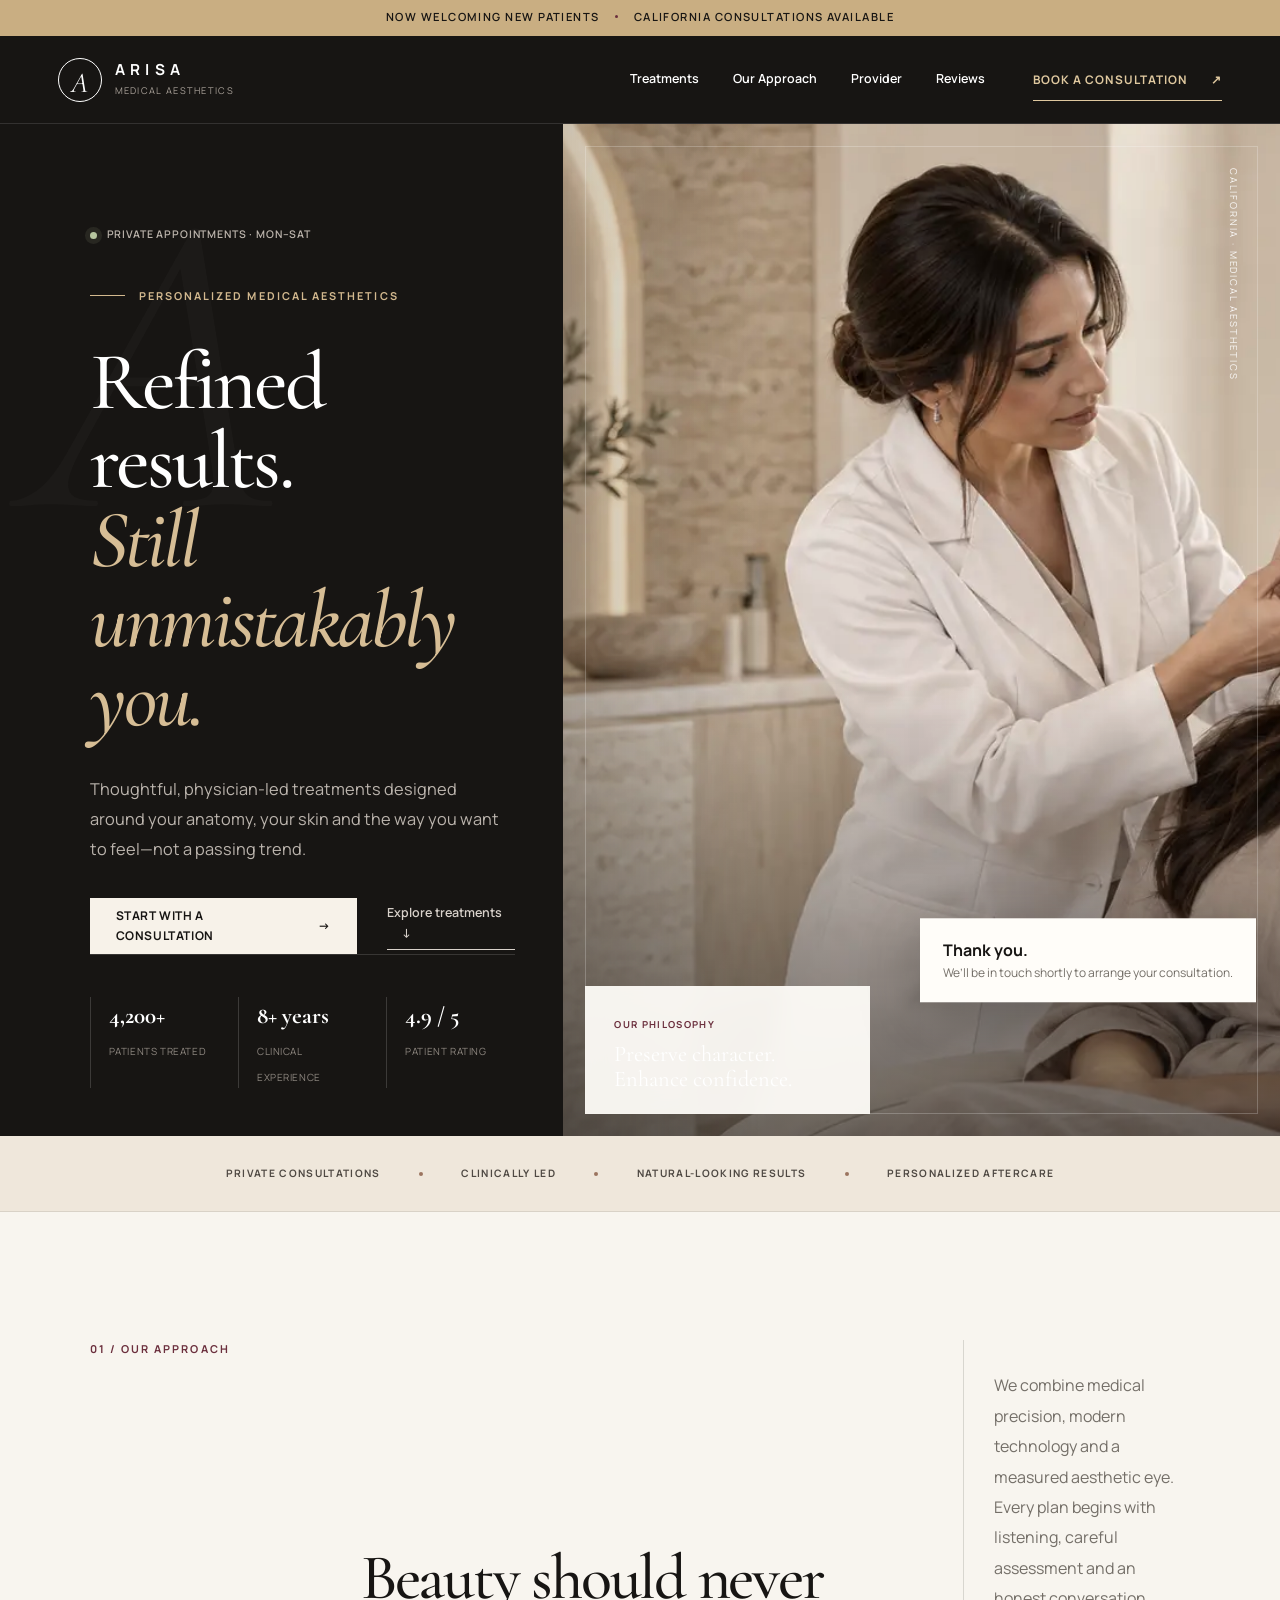
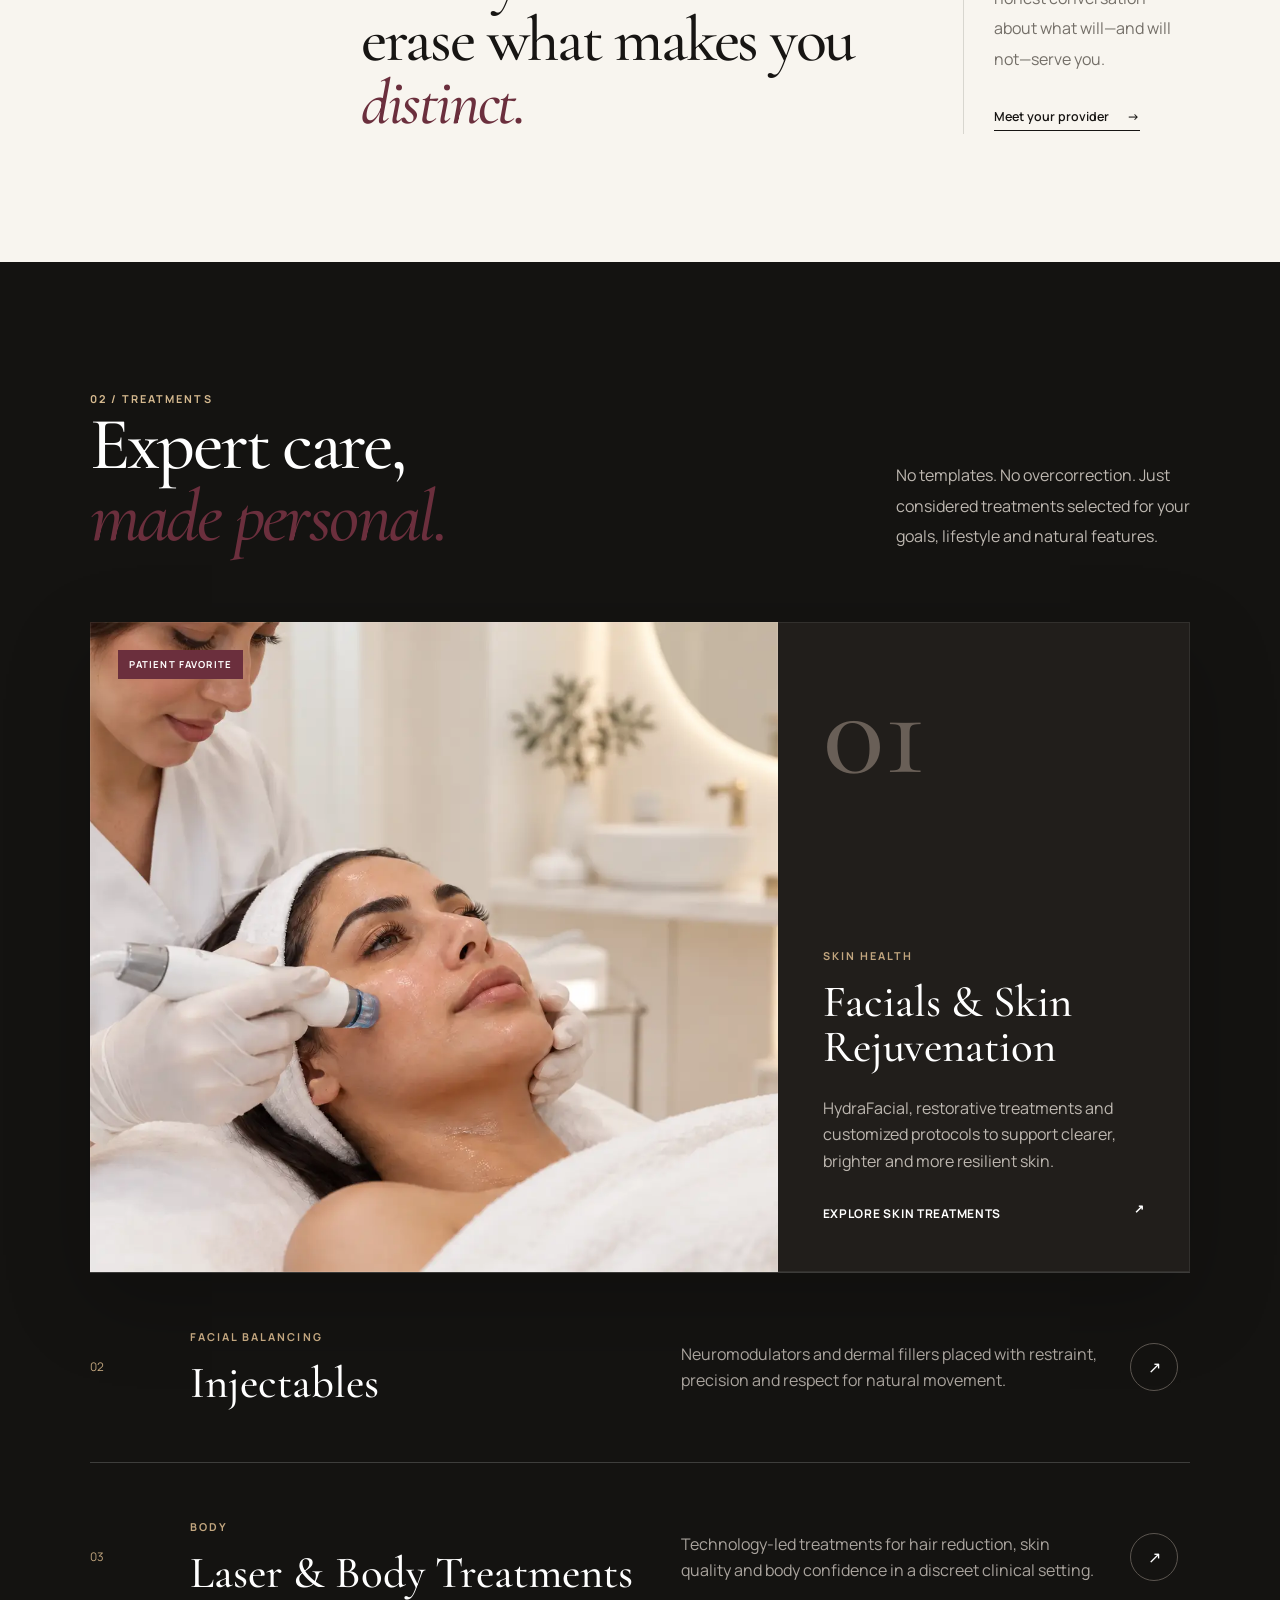
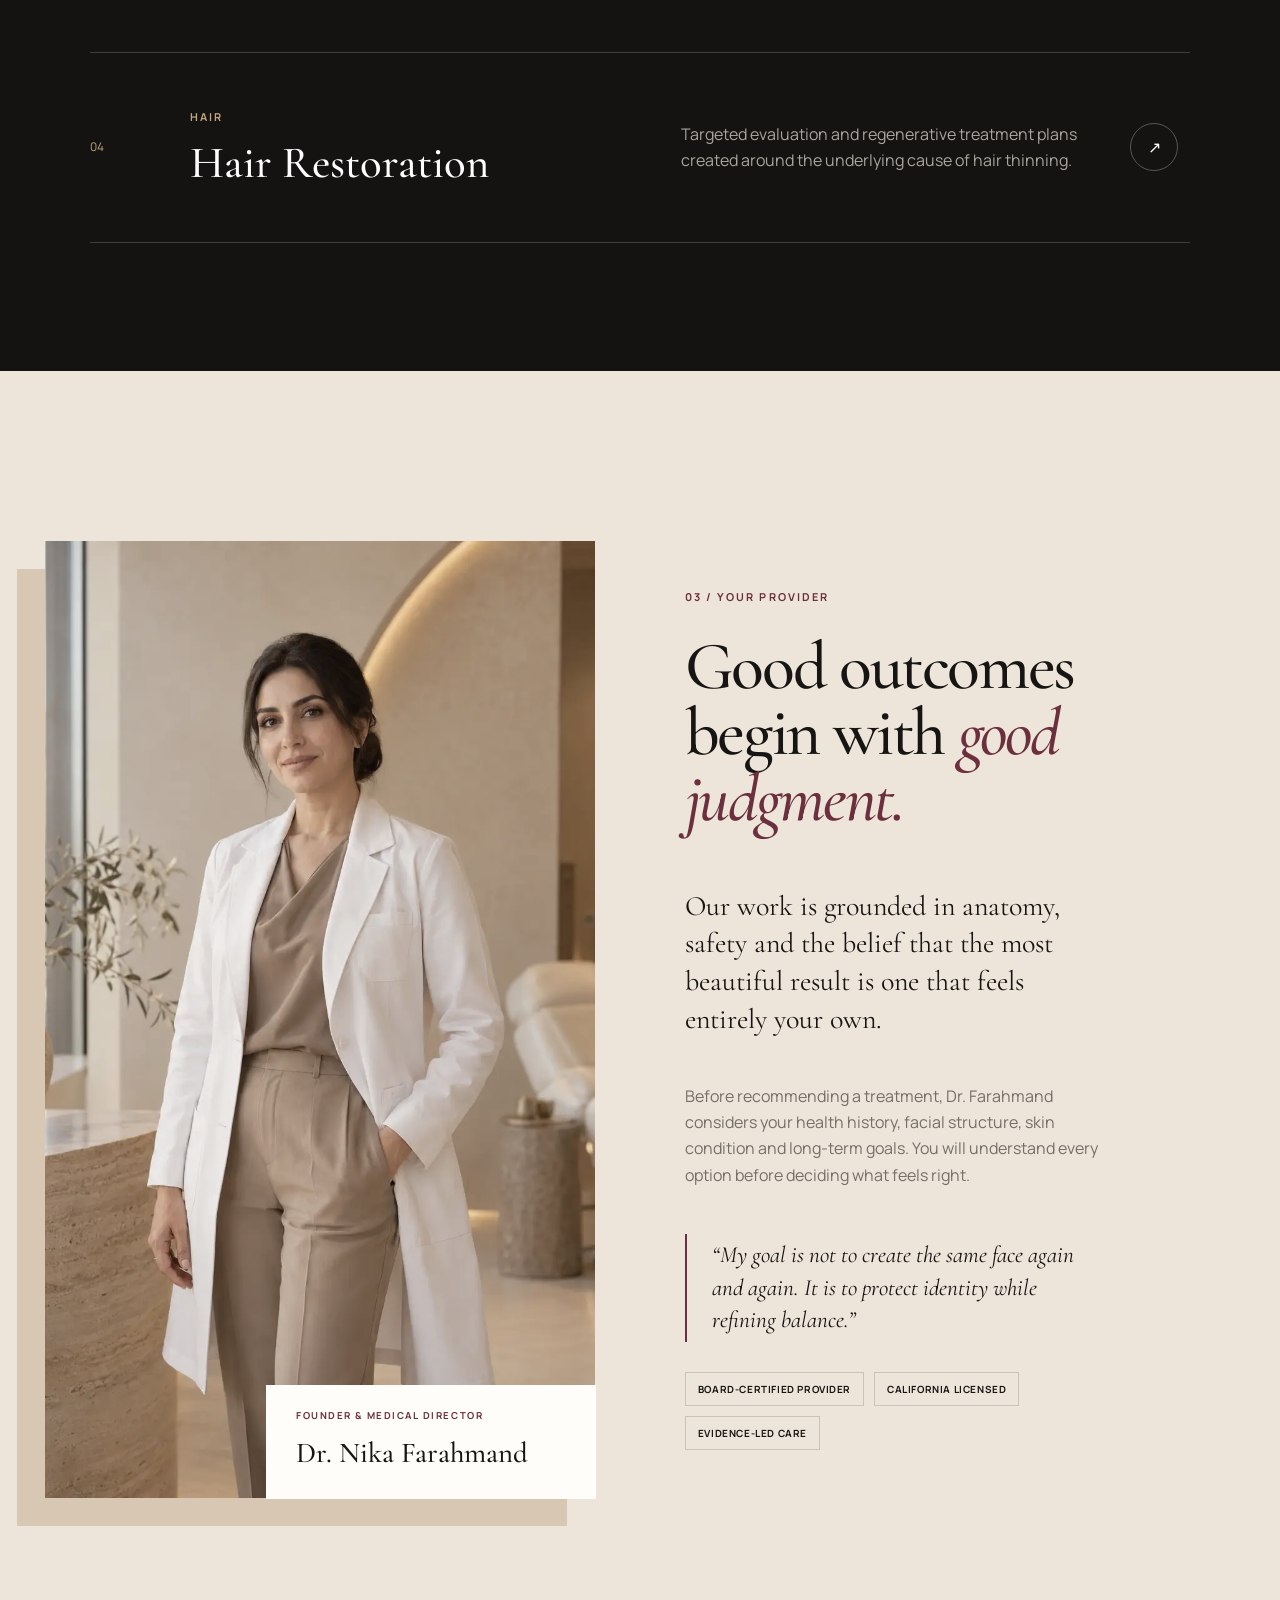
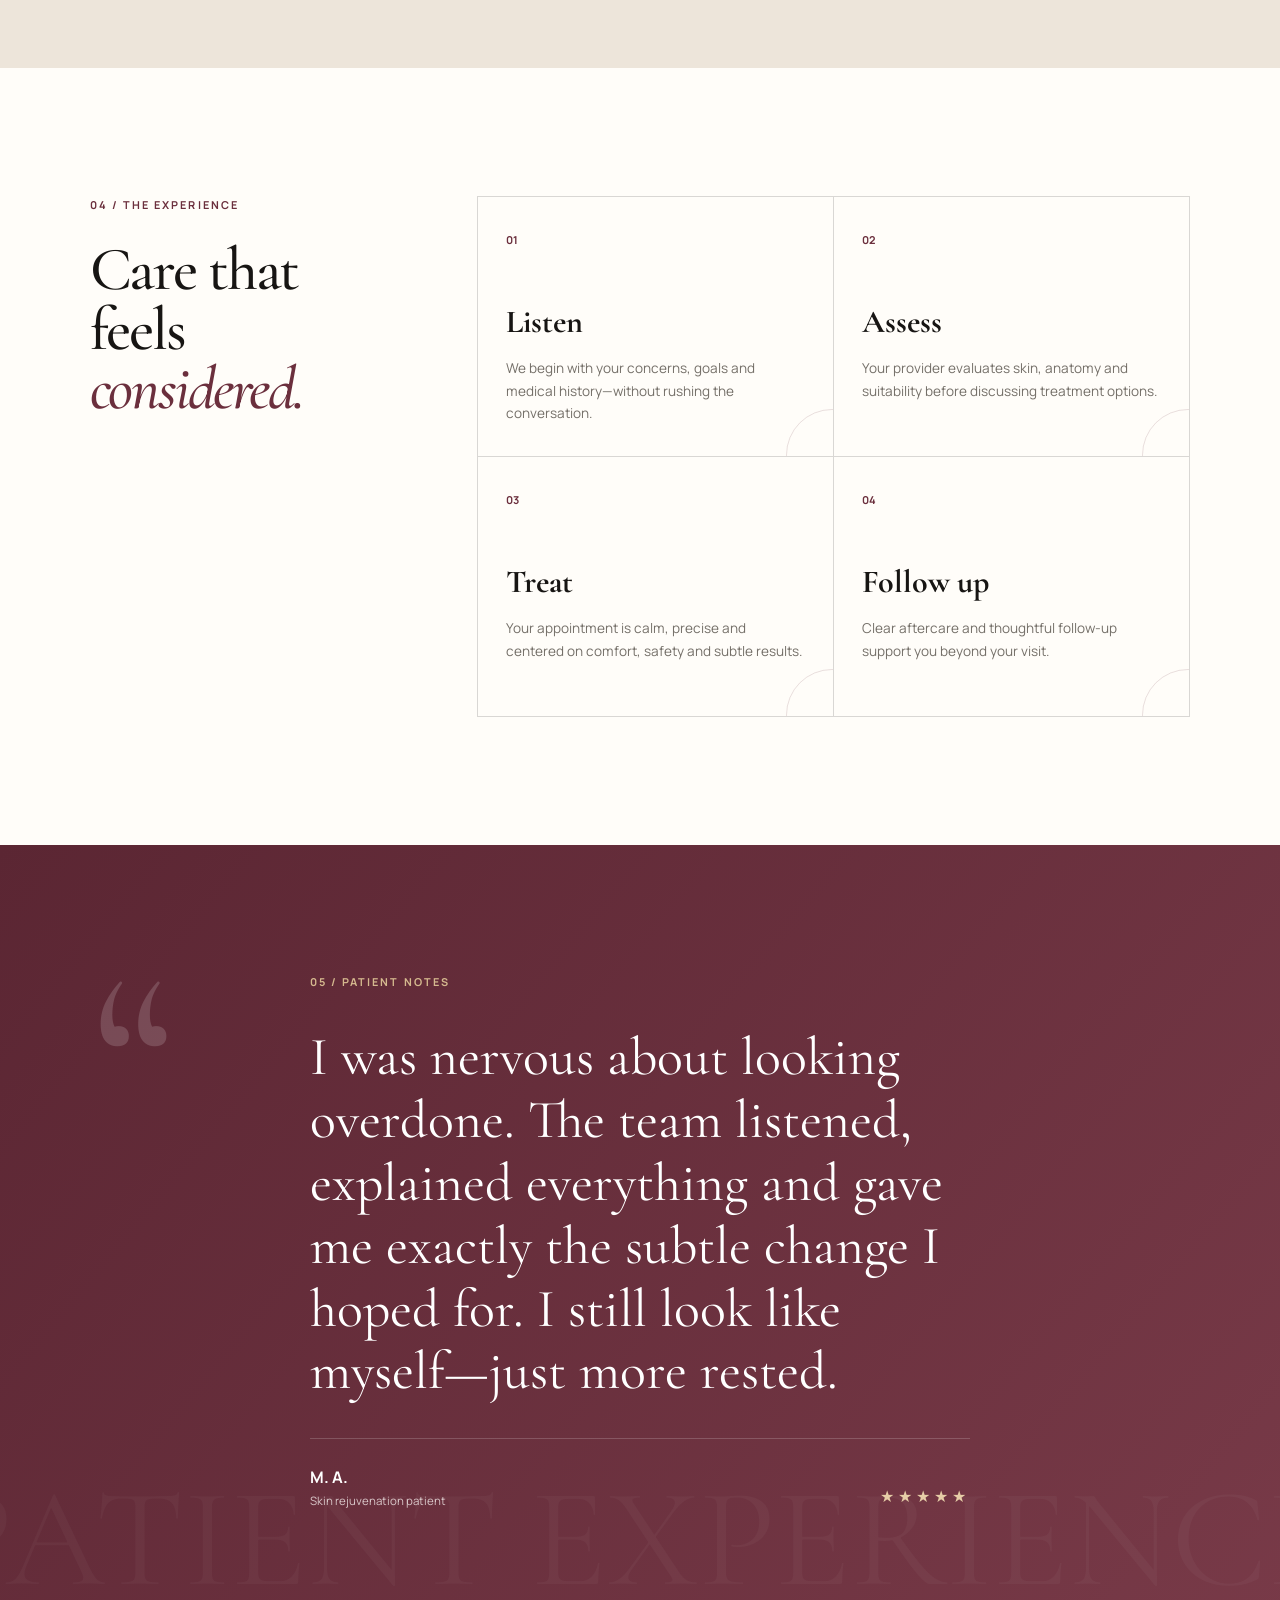
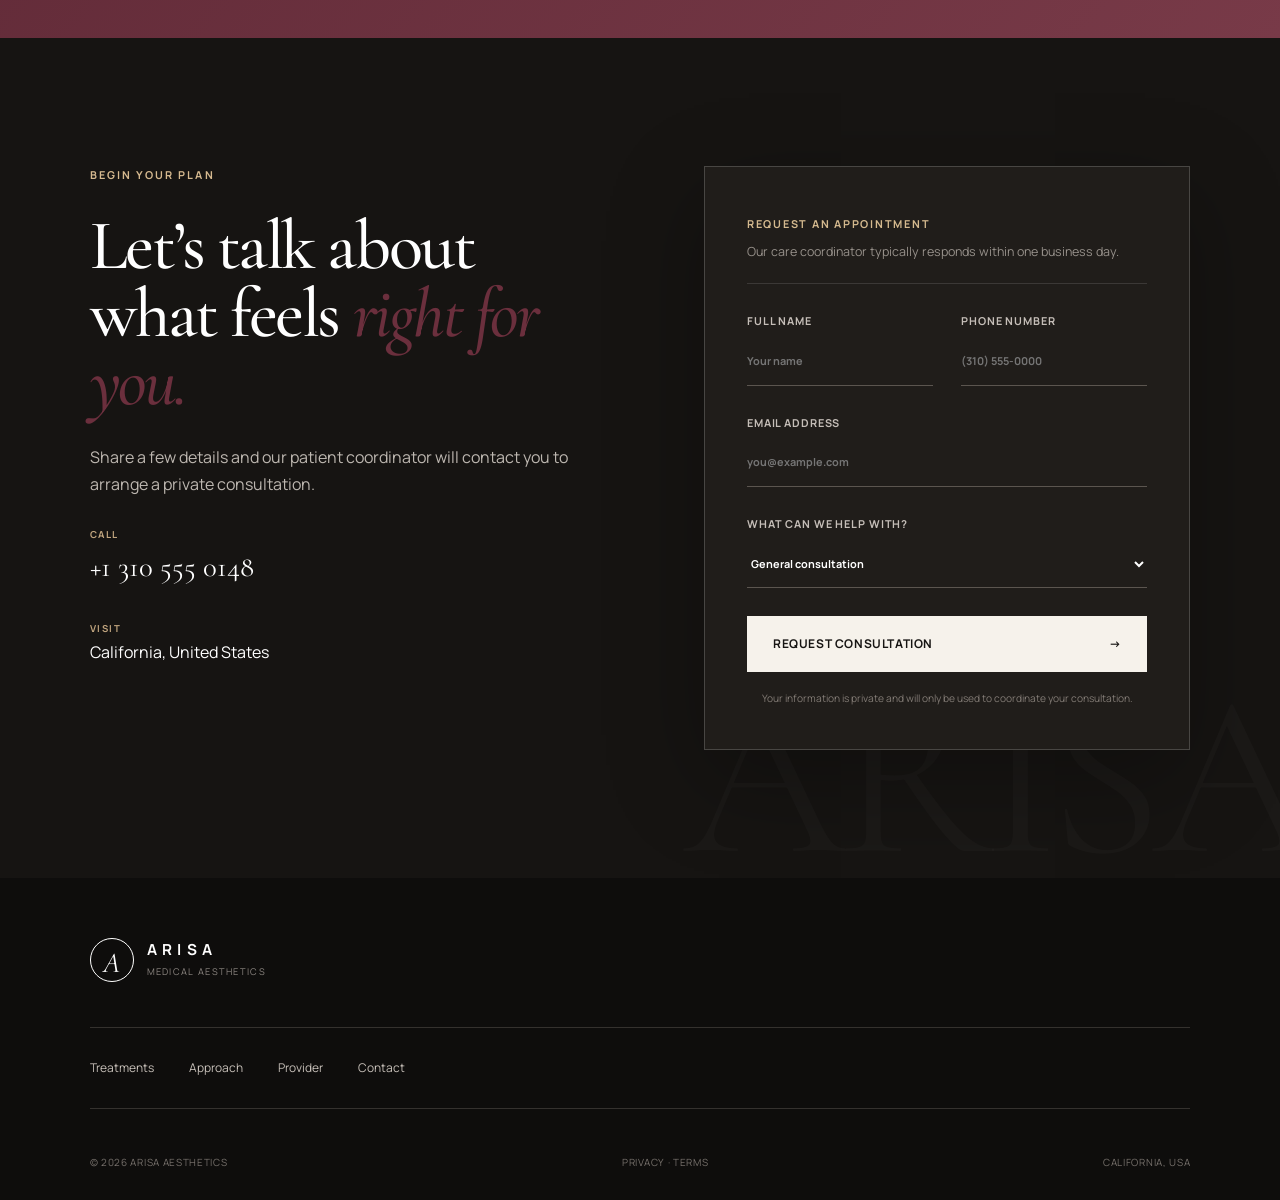
==== commit 0faf4dac: "Elevate clinic art direction and premium interactions" ====
--- a/index.html
+++ b/index.html
@@ -6,7 +6,7 @@
   <meta name="theme-color" content="#171513"><title>Arisa Aesthetics | Modern Medical Aesthetics</title>
   <link rel="preconnect" href="https://fonts.googleapis.com"><link rel="preconnect" href="https://fonts.gstatic.com" crossorigin>
   <link href="https://fonts.googleapis.com/css2?family=Cormorant+Garamond:ital,wght@0,500;0,600;1,500&family=Manrope:wght@400;500;600;700&display=swap" rel="stylesheet">
-  <link rel="stylesheet" href="styles.css">
+  <link rel="stylesheet" href="styles.css"><link rel="stylesheet" href="polish.css">
 </head>
 <body>
   <div class="announcement">Now welcoming new patients <i></i> California consultations available</div>
@@ -18,7 +18,7 @@
   </header>
   <main>
     <section class="hero">
-      <div class="hero-copy reveal">
+      <div class="hero-copy reveal"><div class="availability"><span></span> Private appointments · Mon–Sat</div>
         <p class="kicker"><span></span> PERSONALIZED MEDICAL AESTHETICS</p>
         <h1>Refined results.<br><em>Still unmistakably you.</em></h1>
         <p class="hero-intro">Thoughtful, physician-led treatments designed around your anatomy, your skin and the way you want to feel—not a passing trend.</p>
@@ -27,6 +27,7 @@
       </div>
       <div class="hero-media"><img src="assets/clinic-hero.webp" alt="A personalized consultation at Arisa Aesthetics"><div class="hero-note"><span>OUR PHILOSOPHY</span><p>Preserve character.<br>Enhance confidence.</p></div><div class="vertical-caption">CALIFORNIA · MEDICAL AESTHETICS</div></div>
     </section>
+    <div class="trust-strip" aria-label="Arisa standards"><span>PRIVATE CONSULTATIONS</span><i></i><span>CLINICALLY LED</span><i></i><span>NATURAL-LOOKING RESULTS</span><i></i><span>PERSONALIZED AFTERCARE</span></div>
 
     <section class="manifesto section" id="approach">
       <div class="section-index">01 / OUR APPROACH</div>
@@ -54,7 +55,7 @@
 
     <section class="consultation section" id="consultation">
       <div class="consultation-copy reveal"><div class="section-index light">BEGIN YOUR PLAN</div><h2>Let’s talk about what feels <em>right for you.</em></h2><p>Share a few details and our patient coordinator will contact you to arrange a private consultation.</p><div class="contact-detail"><span>CALL</span><a href="tel:+13105550148">+1 310 555 0148</a></div><div class="contact-detail"><span>VISIT</span><p>California, United States</p></div></div>
-      <form class="consultation-form reveal" id="consultationForm"><label>Full name<input name="name" placeholder="Your name" required></label><label>Phone number<input name="phone" type="tel" placeholder="(310) 555-0000" required></label><label class="full">Email address<input name="email" type="email" placeholder="you@example.com" required></label><label class="full">What can we help with?<select name="service"><option>General consultation</option><option>Facials & skin rejuvenation</option><option>Injectables</option><option>Laser & body treatments</option><option>Hair restoration</option></select></label><button class="button light full" type="submit">Request consultation <span>→</span></button><p class="privacy full">By submitting this form, you agree to be contacted by Arisa Aesthetics.</p></form>
+      <form class="consultation-form reveal" id="consultationForm"><div class="form-heading full"><span>REQUEST AN APPOINTMENT</span><p>Our care coordinator typically responds within one business day.</p></div><label>Full name<input name="name" placeholder="Your name" required></label><label>Phone number<input name="phone" type="tel" placeholder="(310) 555-0000" required></label><label class="full">Email address<input name="email" type="email" placeholder="you@example.com" required></label><label class="full">What can we help with?<select name="service"><option>General consultation</option><option>Facials & skin rejuvenation</option><option>Injectables</option><option>Laser & body treatments</option><option>Hair restoration</option></select></label><button class="button light full" type="submit">Request consultation <span>→</span></button><p class="privacy full">Your information is private and will only be used to coordinate your consultation.</p></form>
     </section>
   </main>
   <footer><div class="footer-brand"><span class="monogram">A</span><div><strong>ARISA</strong><small>MEDICAL AESTHETICS</small></div></div><div class="footer-links"><a href="#services">Treatments</a><a href="#approach">Approach</a><a href="#provider">Provider</a><a href="#consultation">Contact</a></div><div class="footer-bottom"><span>© 2026 Arisa Aesthetics</span><span>Privacy · Terms</span><span>California, USA</span></div></footer>
--- a/polish.css
+++ b/polish.css
@@ -0,0 +1,159 @@
+/* Final art direction: modern American editorial luxury */
+body { background: #f8f5ef; }
+
+.announcement {
+  background: #c9ae82;
+  color: #171513;
+}
+
+.announcement i { background: #6b2f3d; }
+
+.site-header {
+  background: #171513;
+  color: #fff;
+  border-bottom-color: rgba(255,255,255,.12);
+}
+
+.site-header.fixed {
+  background: rgba(23,21,19,.94);
+  backdrop-filter: blur(18px);
+  box-shadow: 0 18px 60px rgba(0,0,0,.18);
+}
+
+.brand small { color: #aaa29a; }
+.main-nav a::after { background: #c9ae82; }
+.header-book { color: #dfc89f; }
+.menu-button span { background: #fff; }
+
+.hero {
+  min-height: calc(100vh - 124px);
+  grid-template-columns: 44% 56%;
+  background: #171513;
+  color: #fff;
+}
+
+.hero-copy {
+  padding-right: 3.8vw;
+  position: relative;
+  isolation: isolate;
+}
+
+.hero-copy::before {
+  content: "A";
+  position: absolute;
+  left: 2vw;
+  top: 2vw;
+  z-index: -1;
+  color: rgba(255,255,255,.018);
+  font-family: var(--serif);
+  font-size: 34vw;
+  font-style: italic;
+  line-height: 1;
+}
+
+.availability {
+  margin-bottom: 32px;
+  display: flex;
+  align-items: center;
+  gap: 10px;
+  color: #bdb5ad;
+  font-size: .66rem;
+  font-weight: 600;
+  letter-spacing: .08em;
+  text-transform: uppercase;
+}
+
+.availability span {
+  width: 7px;
+  height: 7px;
+  border-radius: 50%;
+  background: #b6c59f;
+  box-shadow: 0 0 0 5px rgba(182,197,159,.1);
+}
+
+.kicker { color: #d3b98f; }
+.kicker span { background: #d3b98f; }
+h1 { font-size: clamp(4.4rem, 6.4vw, 7.7rem); }
+h1 em { color: #d6bd95; }
+.hero-intro { color: #bbb4ad; font-size: 1.02rem; }
+.button.dark { background: #f7f2e9; color: #171513; }
+.button.dark:hover { background: #d4ba8f; }
+.quiet-link { color: #d8d1ca; }
+.hero-proof { border-top: 1px solid rgba(255,255,255,.14); }
+.hero-proof div { border-left-color: rgba(255,255,255,.16); }
+.hero-proof strong { color: #fff; }
+.hero-proof span { color: #8f8881; }
+
+.hero-media::before {
+  content: "";
+  position: absolute;
+  inset: 22px;
+  z-index: 2;
+  pointer-events: none;
+  border: 1px solid rgba(255,255,255,.22);
+}
+
+.hero-media > img { filter: saturate(.82) contrast(1.02); transform: scale(1.015); }
+.hero-media::after { background: linear-gradient(90deg, rgba(23,21,19,.22), transparent 28%), linear-gradient(180deg, transparent 55%, rgba(23,21,19,.58)); }
+.hero-note { left: 22px; bottom: 22px; background: rgba(255,253,249,.94); backdrop-filter: blur(10px); }
+.vertical-caption { top: 44px; right: 39px; }
+
+.trust-strip {
+  min-height: 76px;
+  padding: 0 5vw;
+  display: flex;
+  align-items: center;
+  justify-content: center;
+  gap: clamp(16px,3vw,52px);
+  background: #efe7db;
+  border-bottom: 1px solid rgba(23,21,19,.1);
+  color: #4f4943;
+  font-size: .64rem;
+  font-weight: 700;
+  letter-spacing: .13em;
+}
+
+.trust-strip i { width: 4px; height: 4px; border-radius: 50%; background: #9b745f; }
+
+.manifesto { background: #f8f5ef; }
+.manifesto-main > div { padding: 30px 0 5px 30px; border-left: 1px solid rgba(23,21,19,.14); }
+.display-quote { max-width: 1050px; }
+
+.treatments { background: #141311; }
+.treatment-feature { background: #211e1b; box-shadow: 0 30px 80px rgba(0,0,0,.22); }
+.treatment-image::after { content:""; position:absolute; inset:0; box-shadow: inset 0 0 0 1px rgba(255,255,255,.08); pointer-events:none; }
+.treatment-image span { top: 28px; left: 28px; background: #6b2f3d; color: #fff; }
+.feature-copy { border: 1px solid rgba(255,255,255,.08); border-left: 0; }
+.treatment-row h3 { transition: color .25s; }
+.treatment-row:hover h3 { color: #d8bd91; }
+
+.provider { background: #ede5da; }
+.provider-media { margin: 42px 0 42px 3.5vw; min-height: 730px; box-shadow: -28px 28px 0 #d7c7b3; }
+.provider-media img { filter: saturate(.82); }
+.provider-name { right: -1px; bottom: -1px; }
+.provider-copy .lead { font-size: 1.75rem; }
+
+.process { background: #fffdf9; }
+.process-grid article { position: relative; overflow: hidden; transition: background .25s, transform .25s; }
+.process-grid article::after { content: ""; position: absolute; right: -45px; bottom: -45px; width: 90px; height: 90px; border: 1px solid rgba(107,47,61,.15); border-radius: 50%; }
+.process-grid article:hover { z-index: 1; background: #f4eee5; transform: translateY(-4px); }
+
+.review { background: linear-gradient(130deg,#5b2633,#783a48); }
+.review-copy { max-width: 1050px; }
+.review-meta { padding-top: 25px; border-top: 1px solid rgba(255,255,255,.18); }
+
+.consultation { position: relative; overflow: hidden; background: #161412; }
+.consultation::after { content: "ARISA"; position: absolute; right: -2vw; bottom: -7vw; color: rgba(255,255,255,.025); font-family: var(--serif); font-size: 18vw; letter-spacing: -.04em; }
+.consultation-copy,.consultation-form { position: relative; z-index: 1; }
+.consultation-form { background: #201d1a; box-shadow: 0 30px 90px rgba(0,0,0,.28); }
+.form-heading { padding-bottom: 20px; border-bottom: 1px solid rgba(255,255,255,.12); }
+.form-heading span { color: #d5ba8f; font-size: .68rem; font-weight: 700; letter-spacing: .16em; }
+.form-heading p { margin: 7px 0 0; color: #96908a; font-size: .78rem; }
+.consultation-form input,.consultation-form select { padding: 15px 0; }
+
+footer { background: #0e0d0c; }
+.footer-links a { color: #c7c0b9; transition: color .2s; }
+.footer-links a:hover { color: #d8bd91; }
+
+@media(max-width:1050px){.hero{grid-template-columns:48% 52%}.hero-copy{padding-left:4vw}.trust-strip{justify-content:flex-start;overflow:auto;white-space:nowrap}.provider-media{margin-left:24px}}
+@media(max-width:760px){.site-header{background:#171513}.hero{display:flex}.hero-media::before{inset:12px}.hero-note{left:12px;bottom:12px;min-width:245px}.vertical-caption{right:25px}.hero-copy{padding-top:55px}.availability{margin-bottom:25px}.hero-proof{border-top:0}.trust-strip{min-height:64px;padding:0 24px}.manifesto-main>div{padding:25px 0 0;border-left:0;border-top:1px solid rgba(23,21,19,.14)}.provider-media{margin:0;box-shadow:none}.consultation-form{box-shadow:none}}
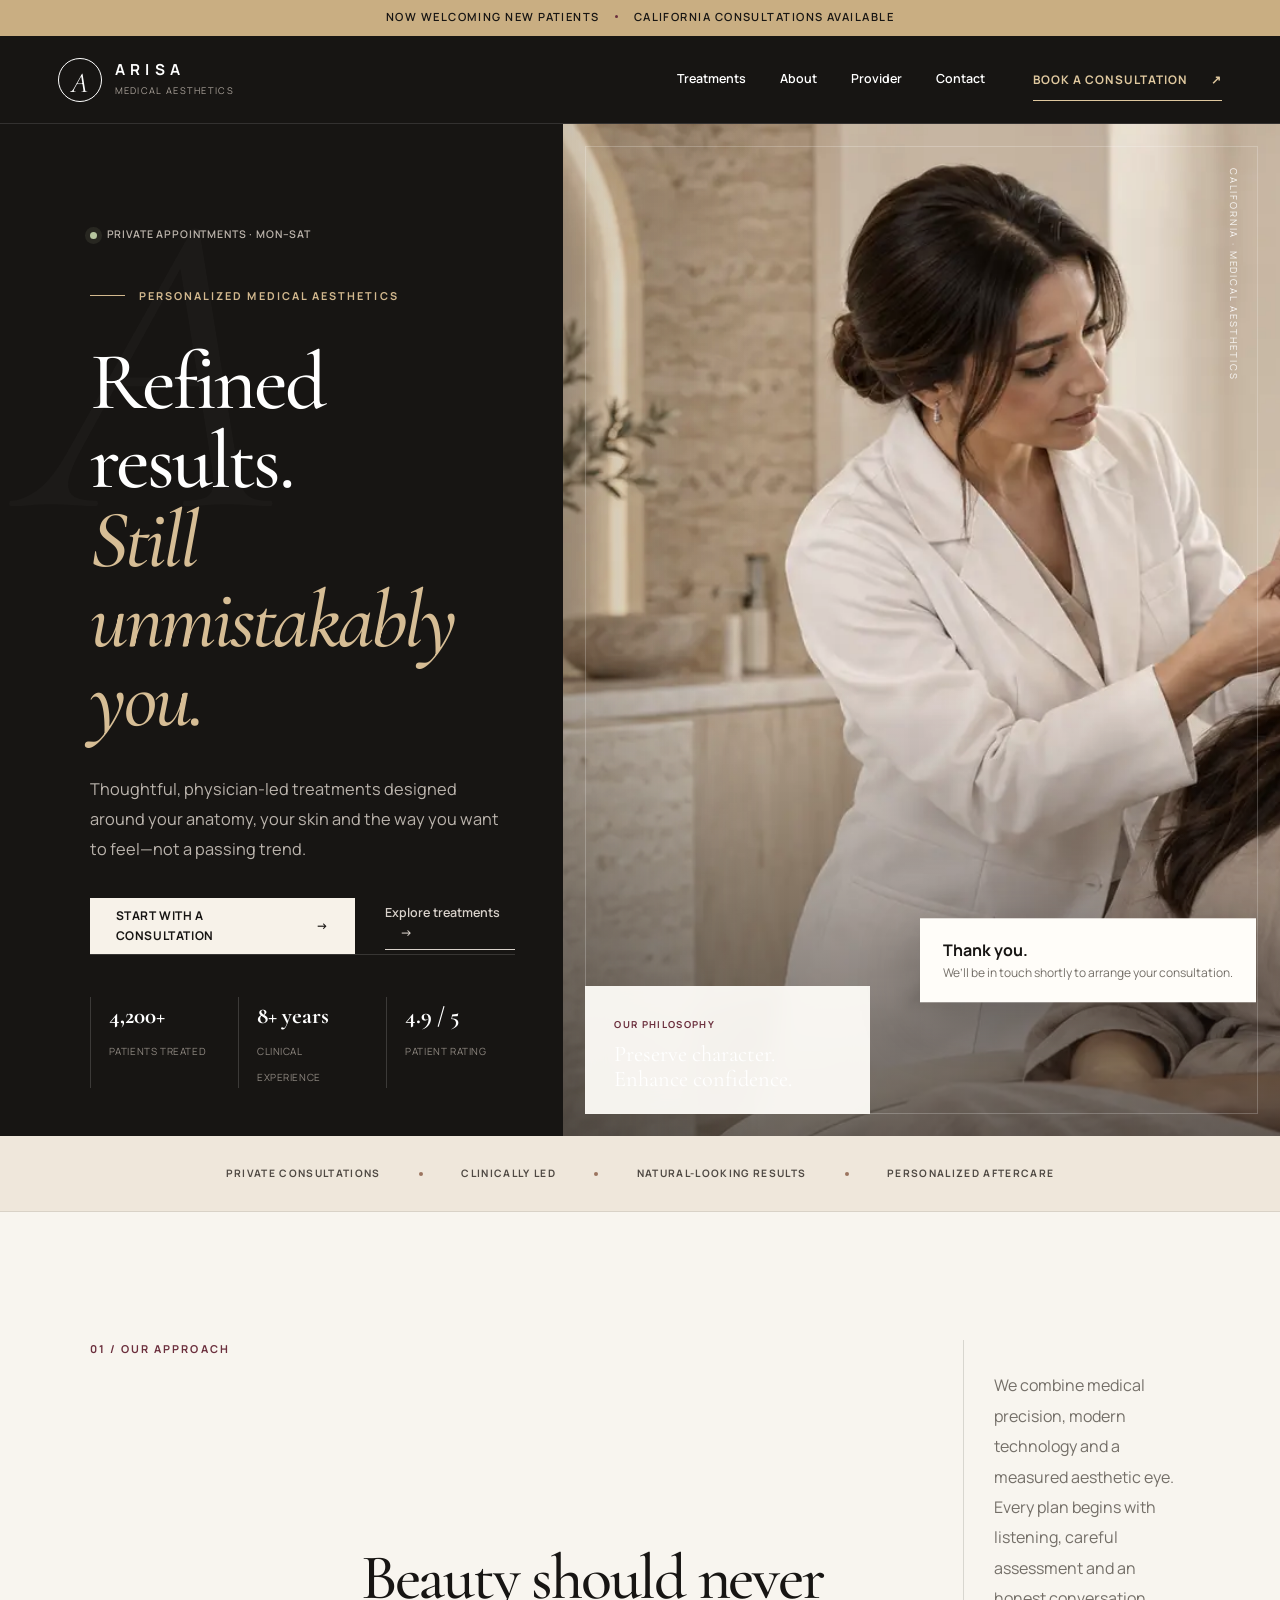
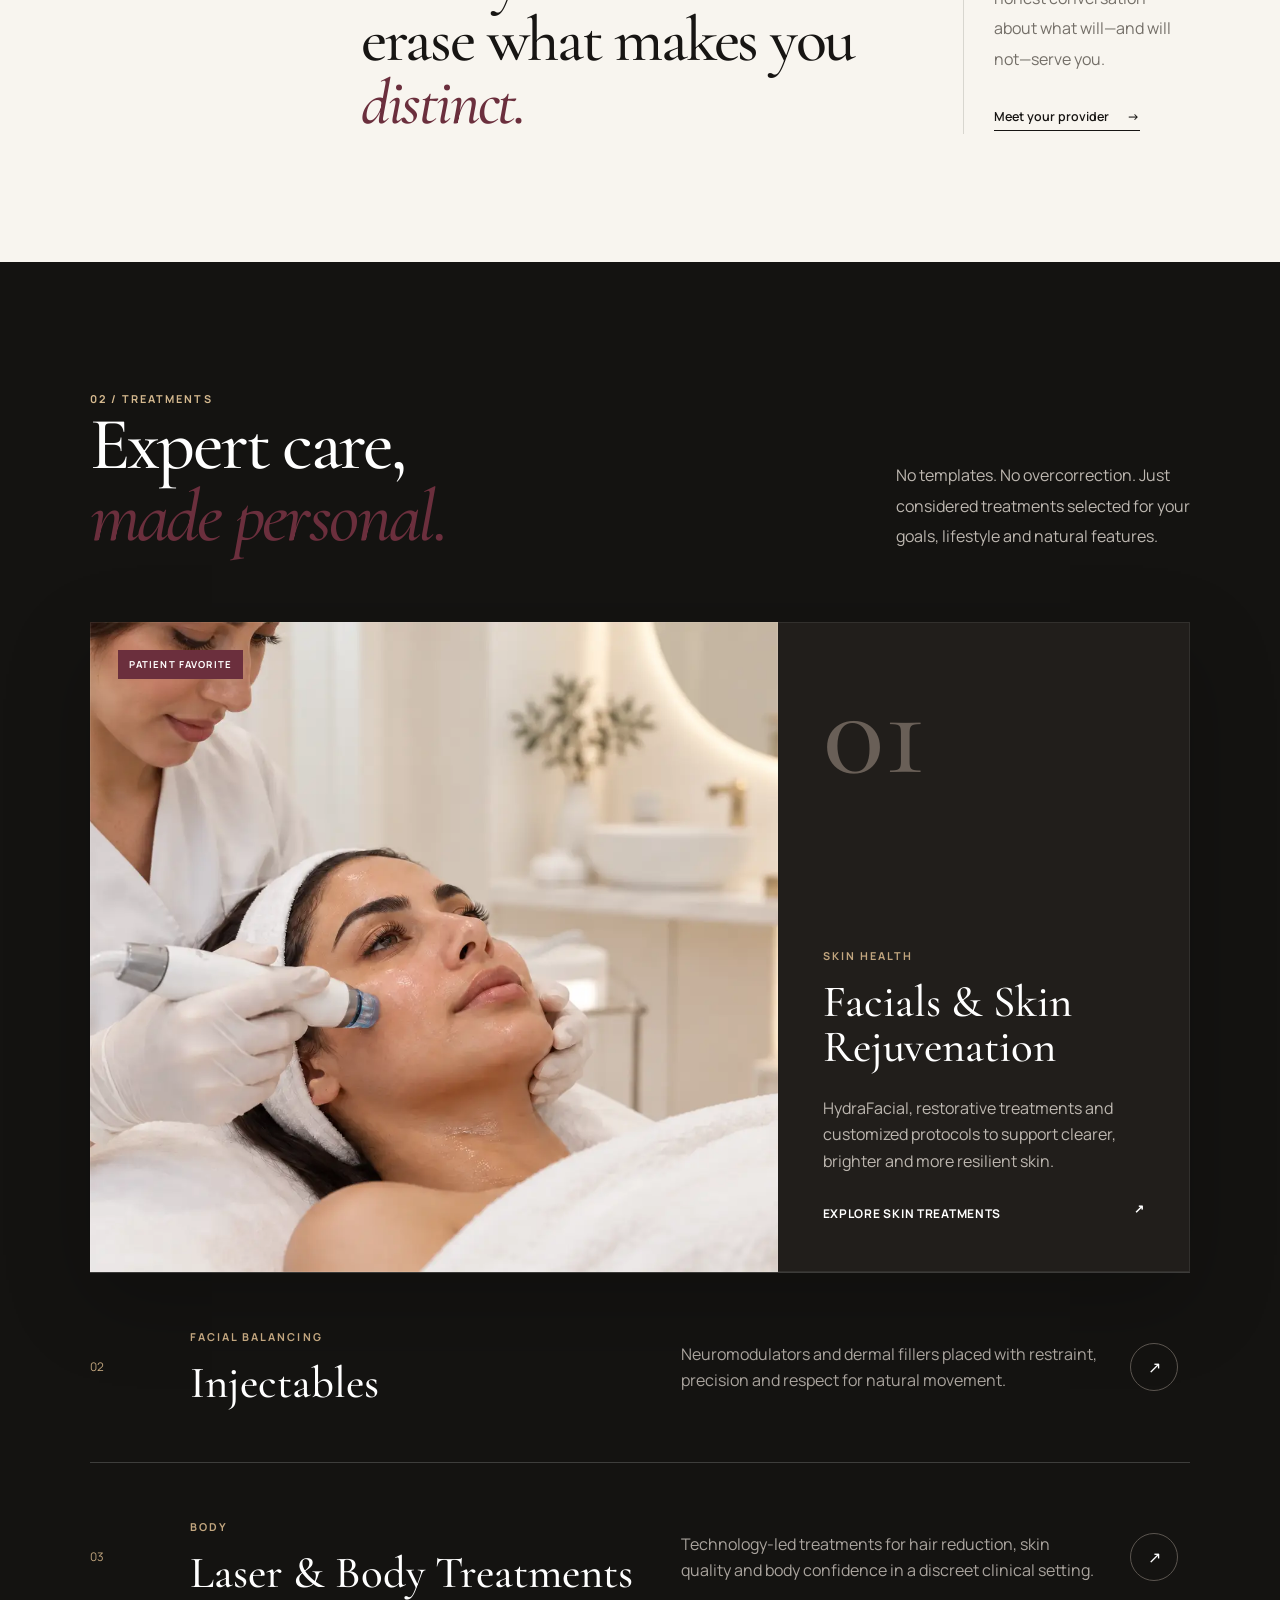
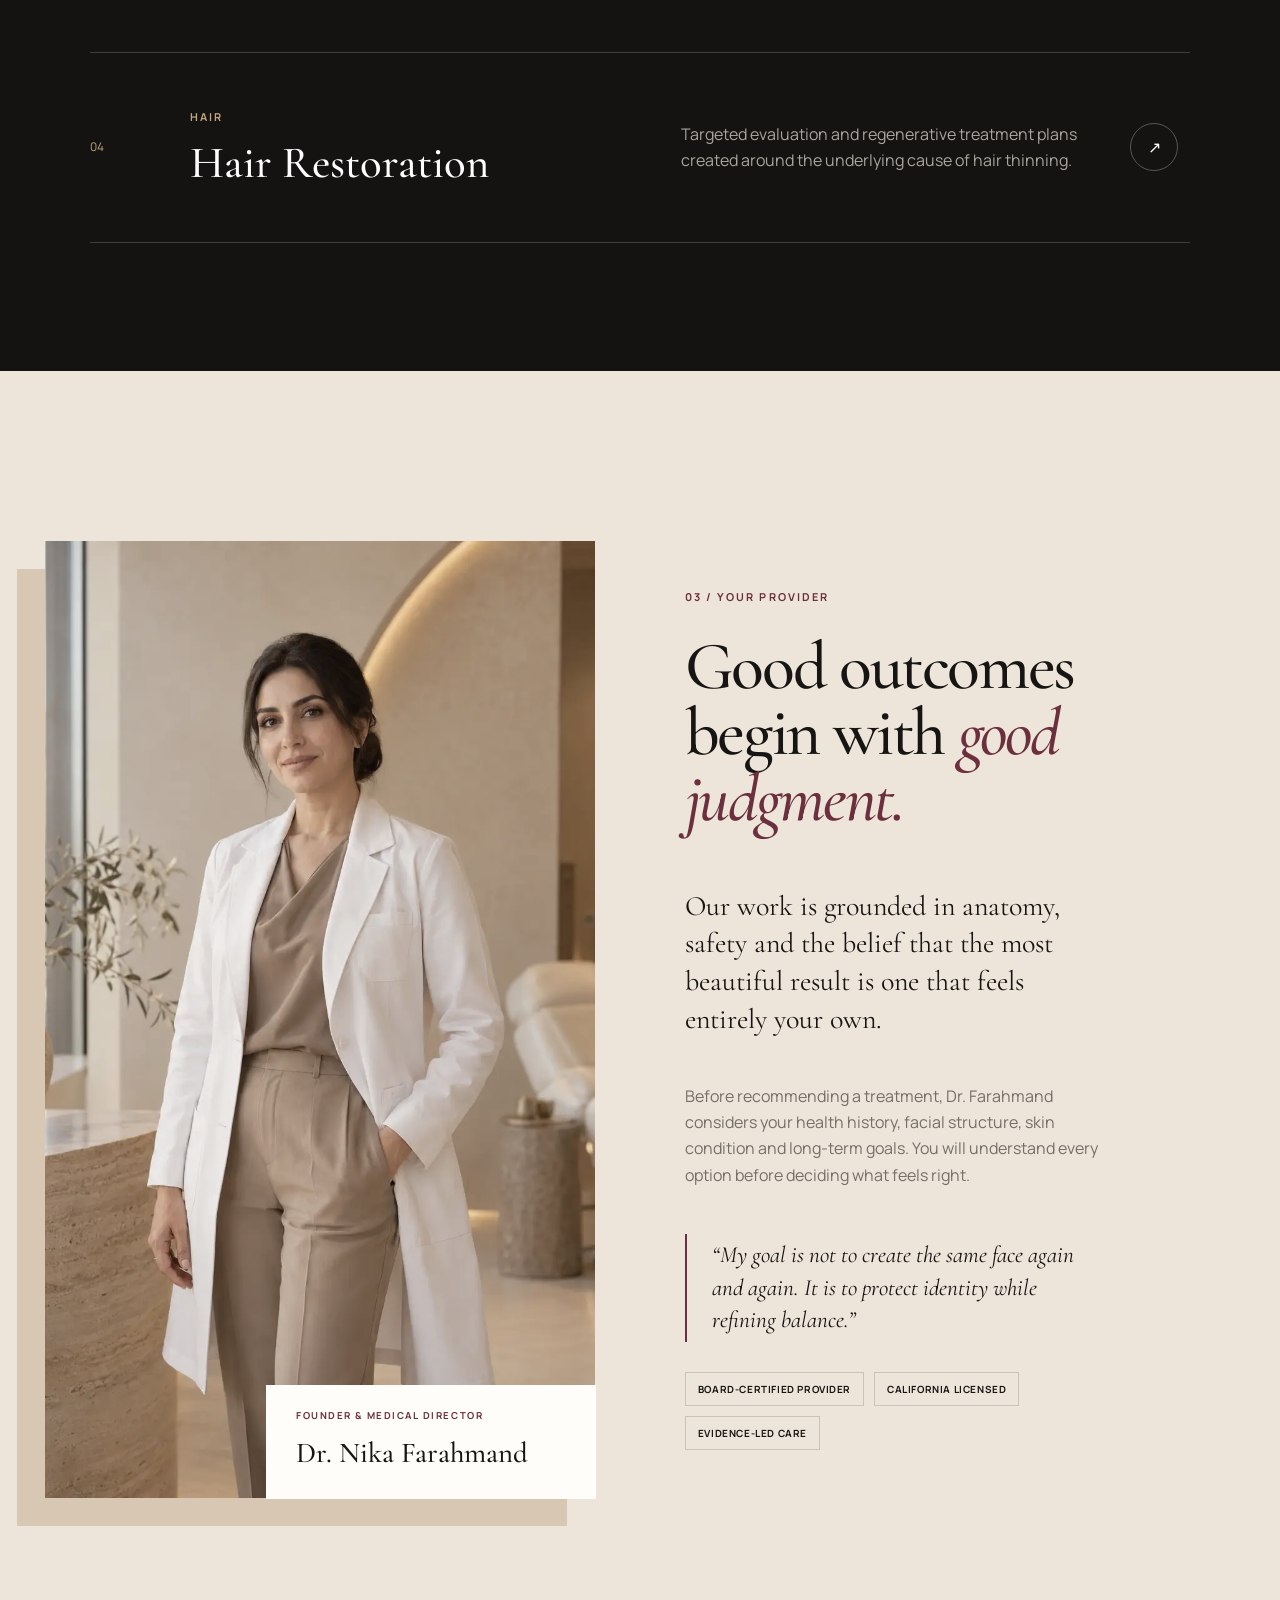
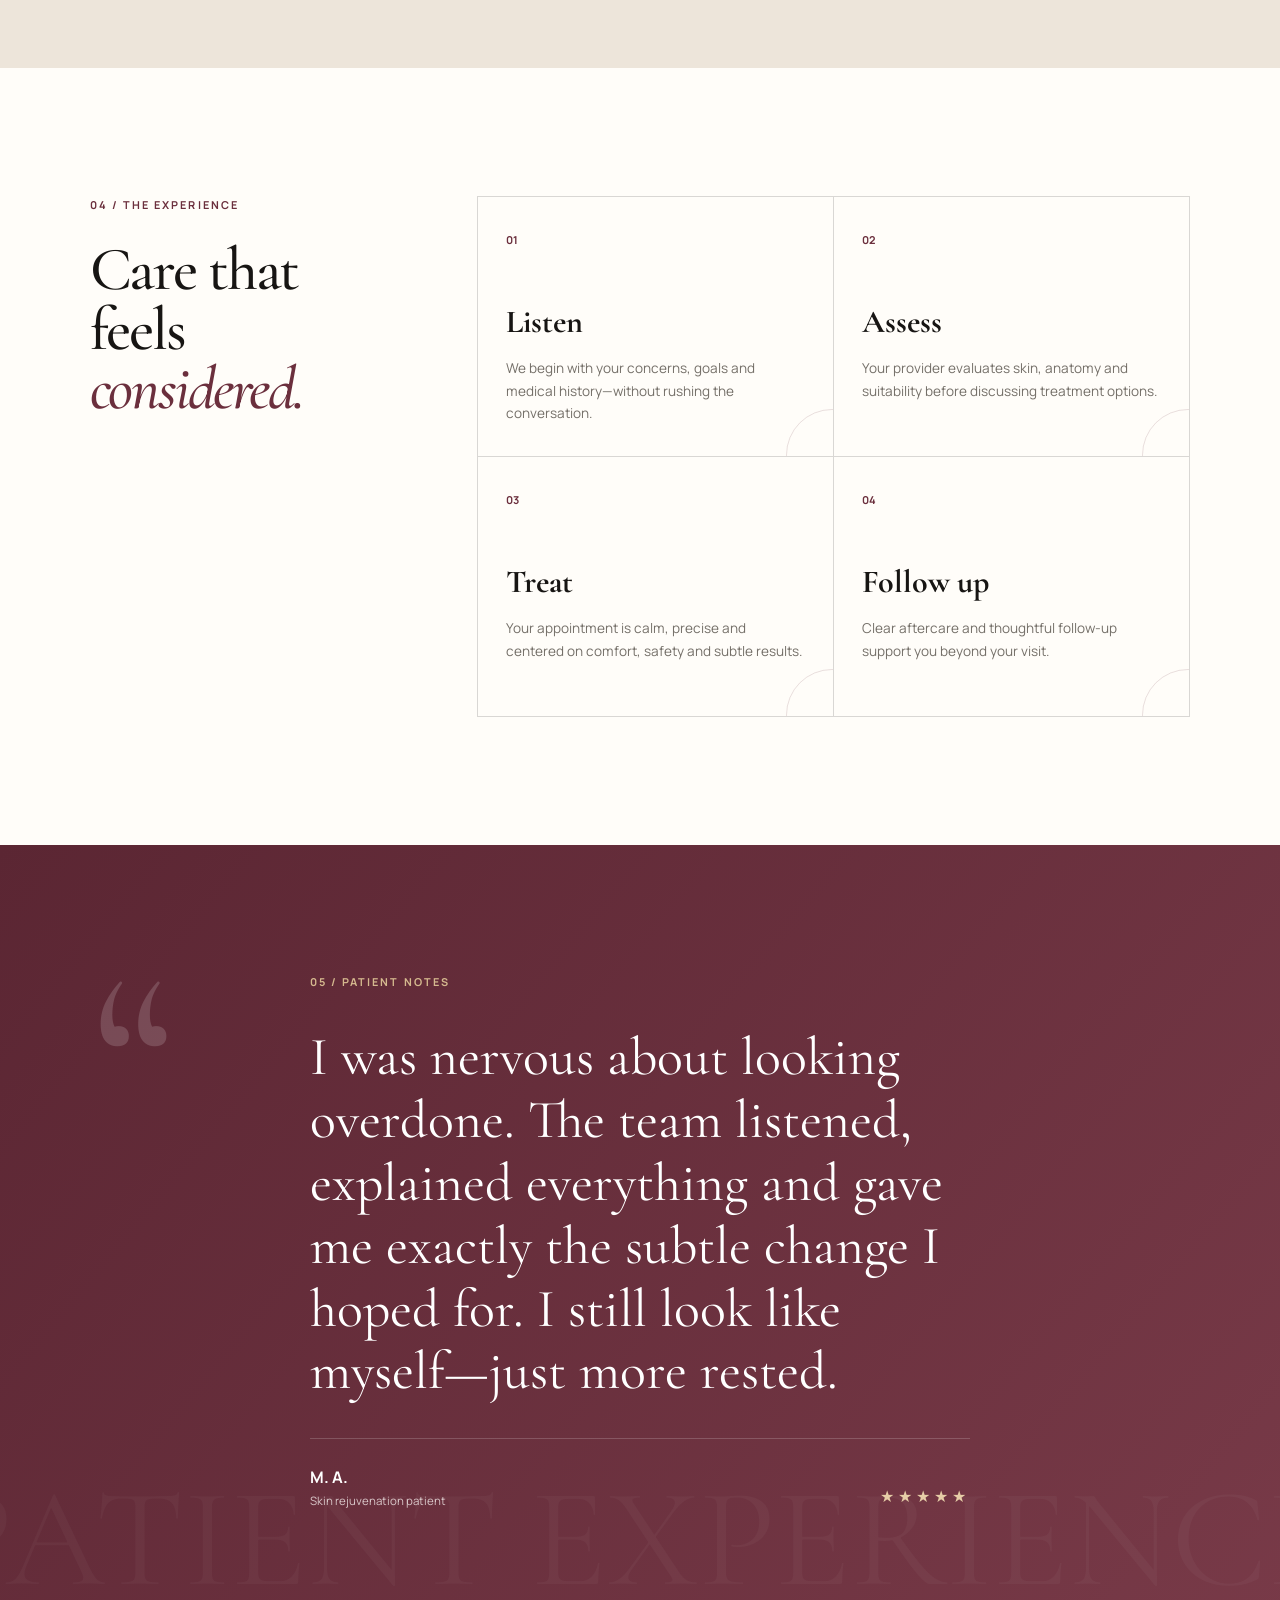
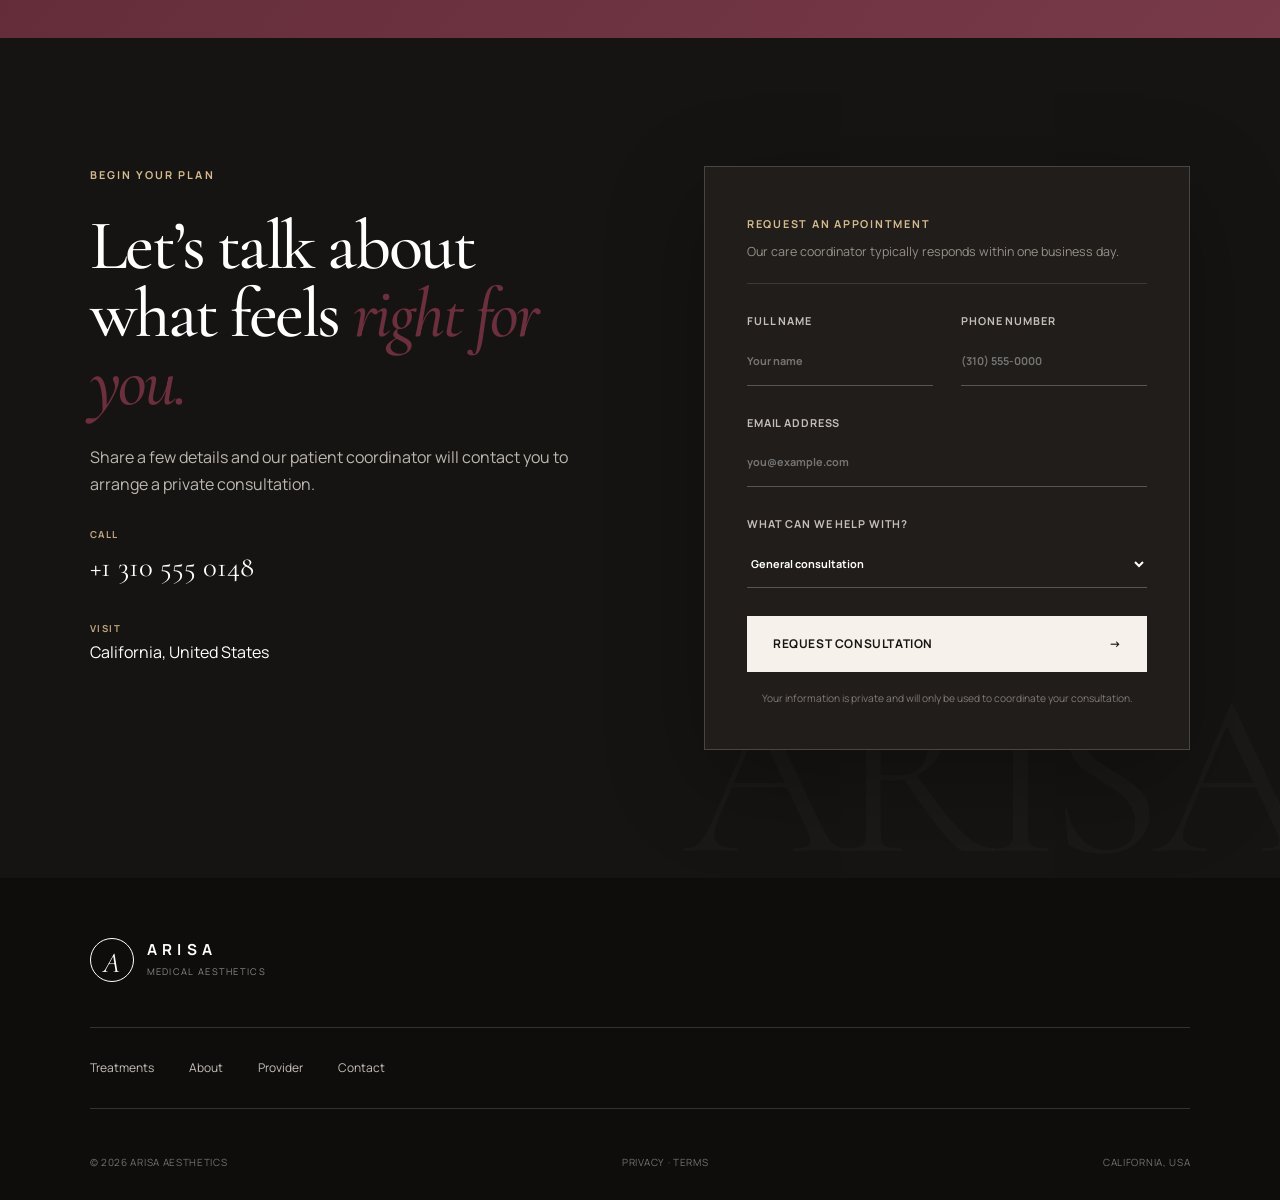
==== commit 97ab79ea: "Build complete multi-page clinic experience" ====
--- a/index.html
+++ b/index.html
@@ -13,8 +13,8 @@
   <header class="site-header" id="home">
     <a class="brand" href="#home" aria-label="Arisa Aesthetics home"><span class="monogram">A</span><span><strong>ARISA</strong><small>MEDICAL AESTHETICS</small></span></a>
     <button class="menu-button" aria-label="Open navigation" aria-expanded="false"><span></span><span></span></button>
-    <nav class="main-nav"><a href="#services">Treatments</a><a href="#approach">Our Approach</a><a href="#provider">Provider</a><a href="#reviews">Reviews</a></nav>
-    <a class="header-book" href="#consultation">Book a consultation <span>↗</span></a>
+    <nav class="main-nav"><a href="/beauty-service/treatments/">Treatments</a><a href="/beauty-service/about/">About</a><a href="/beauty-service/provider/">Provider</a><a href="/beauty-service/contact/">Contact</a></nav>
+    <a class="header-book" href="/beauty-service/contact/">Book a consultation <span>↗</span></a>
   </header>
   <main>
     <section class="hero">
@@ -22,7 +22,7 @@
         <p class="kicker"><span></span> PERSONALIZED MEDICAL AESTHETICS</p>
         <h1>Refined results.<br><em>Still unmistakably you.</em></h1>
         <p class="hero-intro">Thoughtful, physician-led treatments designed around your anatomy, your skin and the way you want to feel—not a passing trend.</p>
-        <div class="hero-actions"><a class="button dark" href="#consultation">Start with a consultation <span>→</span></a><a class="quiet-link" href="#services">Explore treatments <span>↓</span></a></div>
+        <div class="hero-actions"><a class="button dark" href="/beauty-service/contact/">Start with a consultation <span>→</span></a><a class="quiet-link" href="/beauty-service/treatments/">Explore treatments <span>→</span></a></div>
         <div class="hero-proof"><div><strong>4,200+</strong><span>patients treated</span></div><div><strong>8+ years</strong><span>clinical experience</span></div><div><strong>4.9 / 5</strong><span>patient rating</span></div></div>
       </div>
       <div class="hero-media"><img src="assets/clinic-hero.webp" alt="A personalized consultation at Arisa Aesthetics"><div class="hero-note"><span>OUR PHILOSOPHY</span><p>Preserve character.<br>Enhance confidence.</p></div><div class="vertical-caption">CALIFORNIA · MEDICAL AESTHETICS</div></div>
@@ -31,16 +31,16 @@
 
     <section class="manifesto section" id="approach">
       <div class="section-index">01 / OUR APPROACH</div>
-      <div class="manifesto-main reveal"><p class="display-quote">Beauty should never erase what makes you <em>distinct.</em></p><div><p>We combine medical precision, modern technology and a measured aesthetic eye. Every plan begins with listening, careful assessment and an honest conversation about what will—and will not—serve you.</p><a class="line-link" href="#provider">Meet your provider <span>→</span></a></div></div>
+        <div class="manifesto-main reveal"><p class="display-quote">Beauty should never erase what makes you <em>distinct.</em></p><div><p>We combine medical precision, modern technology and a measured aesthetic eye. Every plan begins with listening, careful assessment and an honest conversation about what will—and will not—serve you.</p><a class="line-link" href="/beauty-service/provider/">Meet your provider <span>→</span></a></div></div>
     </section>
 
     <section class="treatments section" id="services">
       <div class="section-heading"><div><div class="section-index light">02 / TREATMENTS</div><h2>Expert care,<br><em>made personal.</em></h2></div><p>No templates. No overcorrection. Just considered treatments selected for your goals, lifestyle and natural features.</p></div>
-      <div class="treatment-feature reveal"><div class="treatment-image"><img src="assets/skin-treatment.webp" alt="Advanced facial treatment at Arisa Aesthetics" loading="lazy"><span>PATIENT FAVORITE</span></div><div class="feature-copy"><b>01</b><div><p class="eyebrow">SKIN HEALTH</p><h3>Facials & Skin Rejuvenation</h3><p>HydraFacial, restorative treatments and customized protocols to support clearer, brighter and more resilient skin.</p><a href="#consultation">Explore skin treatments <span>↗</span></a></div></div></div>
+      <div class="treatment-feature reveal"><div class="treatment-image"><img src="assets/skin-treatment.webp" alt="Advanced facial treatment at Arisa Aesthetics" loading="lazy"><span>PATIENT FAVORITE</span></div><div class="feature-copy"><b>01</b><div><p class="eyebrow">SKIN HEALTH</p><h3>Facials & Skin Rejuvenation</h3><p>HydraFacial, restorative treatments and customized protocols to support clearer, brighter and more resilient skin.</p><a href="/beauty-service/treatments/skin/">Explore skin treatments <span>↗</span></a></div></div></div>
       <div class="treatment-list">
-        <article class="treatment-row reveal"><span>02</span><div><p class="eyebrow">FACIAL BALANCING</p><h3>Injectables</h3></div><p>Neuromodulators and dermal fillers placed with restraint, precision and respect for natural movement.</p><a href="#consultation" aria-label="Learn about injectables">↗</a></article>
-        <article class="treatment-row reveal"><span>03</span><div><p class="eyebrow">BODY</p><h3>Laser & Body Treatments</h3></div><p>Technology-led treatments for hair reduction, skin quality and body confidence in a discreet clinical setting.</p><a href="#consultation" aria-label="Learn about body treatments">↗</a></article>
-        <article class="treatment-row reveal"><span>04</span><div><p class="eyebrow">HAIR</p><h3>Hair Restoration</h3></div><p>Targeted evaluation and regenerative treatment plans created around the underlying cause of hair thinning.</p><a href="#consultation" aria-label="Learn about hair restoration">↗</a></article>
+        <article class="treatment-row reveal"><span>02</span><div><p class="eyebrow">FACIAL BALANCING</p><h3>Injectables</h3></div><p>Neuromodulators and dermal fillers placed with restraint, precision and respect for natural movement.</p><a href="/beauty-service/treatments/injectables/" aria-label="Learn about injectables">↗</a></article>
+        <article class="treatment-row reveal"><span>03</span><div><p class="eyebrow">BODY</p><h3>Laser & Body Treatments</h3></div><p>Technology-led treatments for hair reduction, skin quality and body confidence in a discreet clinical setting.</p><a href="/beauty-service/treatments/laser-body/" aria-label="Learn about body treatments">↗</a></article>
+        <article class="treatment-row reveal"><span>04</span><div><p class="eyebrow">HAIR</p><h3>Hair Restoration</h3></div><p>Targeted evaluation and regenerative treatment plans created around the underlying cause of hair thinning.</p><a href="/beauty-service/treatments/hair-restoration/" aria-label="Learn about hair restoration">↗</a></article>
       </div>
     </section>
 
@@ -58,7 +58,7 @@
       <form class="consultation-form reveal" id="consultationForm"><div class="form-heading full"><span>REQUEST AN APPOINTMENT</span><p>Our care coordinator typically responds within one business day.</p></div><label>Full name<input name="name" placeholder="Your name" required></label><label>Phone number<input name="phone" type="tel" placeholder="(310) 555-0000" required></label><label class="full">Email address<input name="email" type="email" placeholder="you@example.com" required></label><label class="full">What can we help with?<select name="service"><option>General consultation</option><option>Facials & skin rejuvenation</option><option>Injectables</option><option>Laser & body treatments</option><option>Hair restoration</option></select></label><button class="button light full" type="submit">Request consultation <span>→</span></button><p class="privacy full">Your information is private and will only be used to coordinate your consultation.</p></form>
     </section>
   </main>
-  <footer><div class="footer-brand"><span class="monogram">A</span><div><strong>ARISA</strong><small>MEDICAL AESTHETICS</small></div></div><div class="footer-links"><a href="#services">Treatments</a><a href="#approach">Approach</a><a href="#provider">Provider</a><a href="#consultation">Contact</a></div><div class="footer-bottom"><span>© 2026 Arisa Aesthetics</span><span>Privacy · Terms</span><span>California, USA</span></div></footer>
+  <footer><div class="footer-brand"><span class="monogram">A</span><div><strong>ARISA</strong><small>MEDICAL AESTHETICS</small></div></div><div class="footer-links"><a href="/beauty-service/treatments/">Treatments</a><a href="/beauty-service/about/">About</a><a href="/beauty-service/provider/">Provider</a><a href="/beauty-service/contact/">Contact</a></div><div class="footer-bottom"><span>© 2026 Arisa Aesthetics</span><span>Privacy · Terms</span><span>California, USA</span></div></footer>
   <div class="toast" role="status" aria-live="polite"><strong>Thank you.</strong><span>We’ll be in touch shortly to arrange your consultation.</span></div><script src="script.js"></script>
 </body>
 </html>
